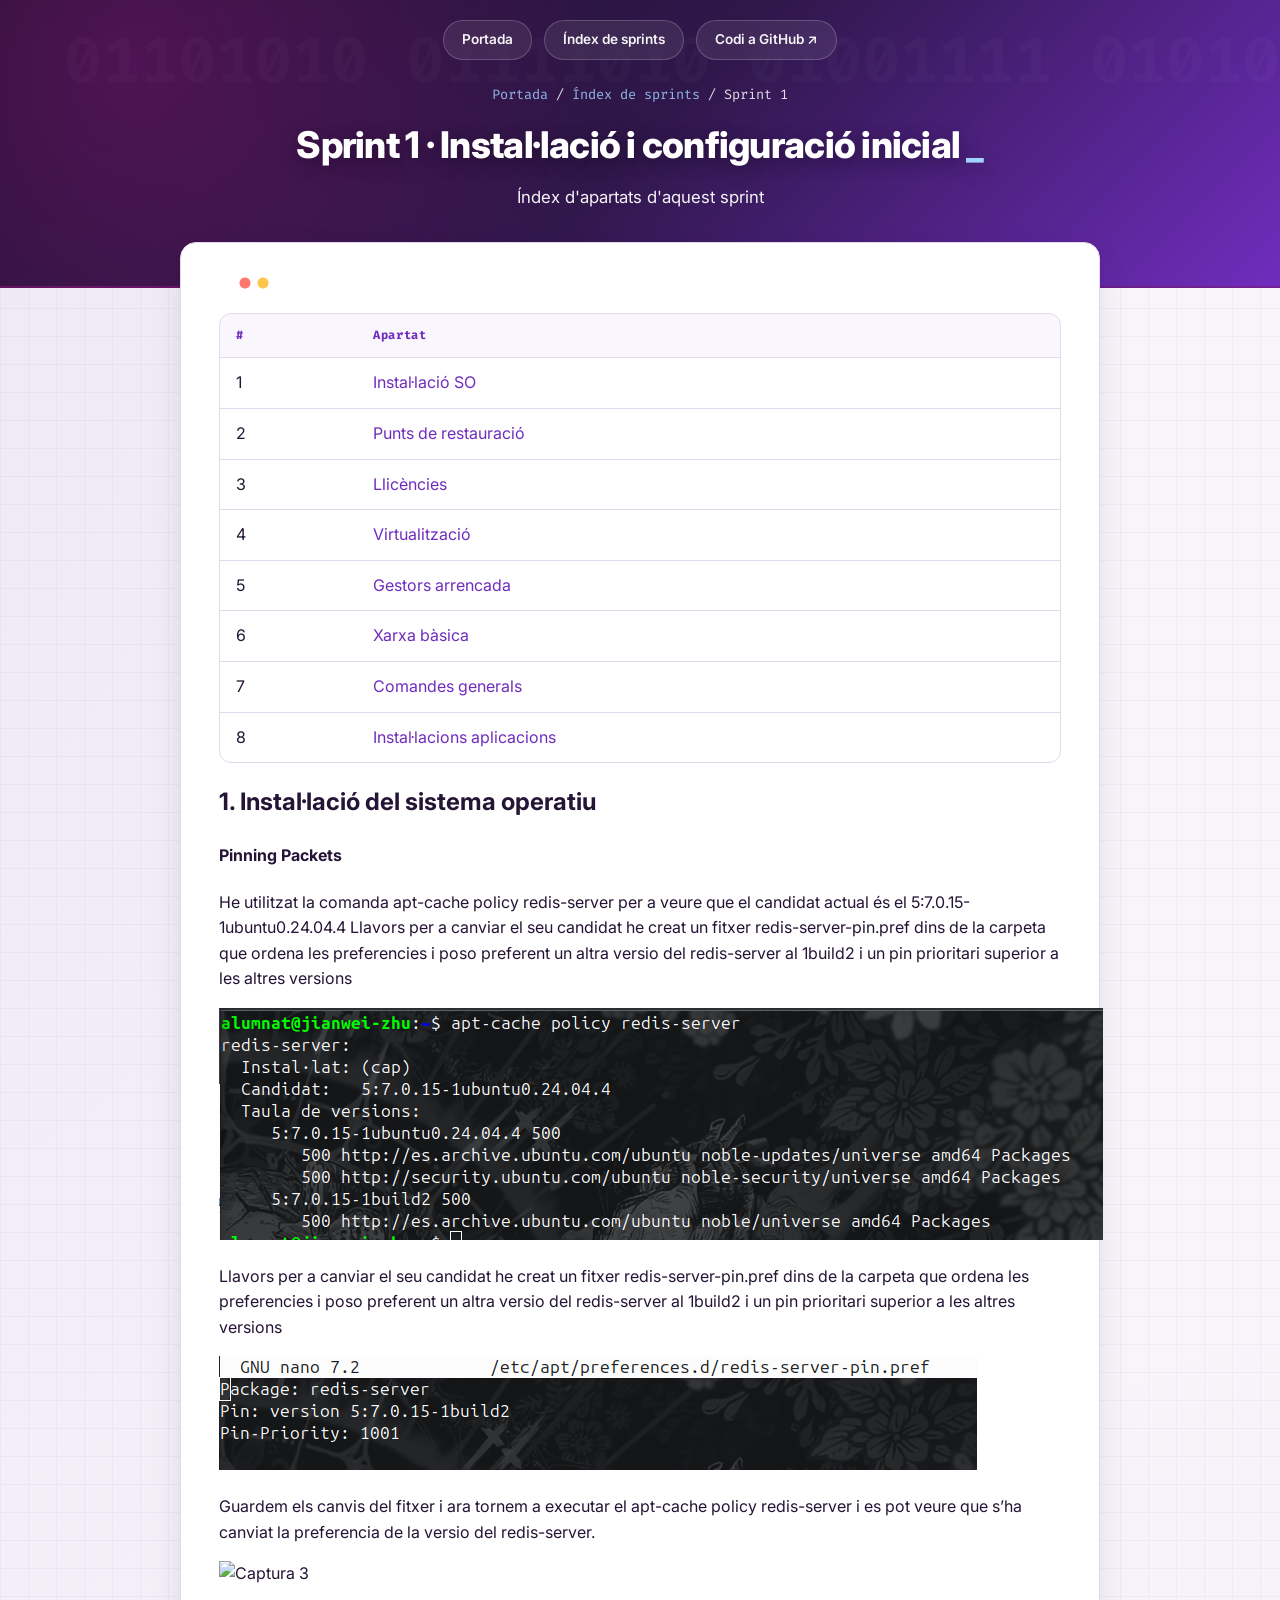
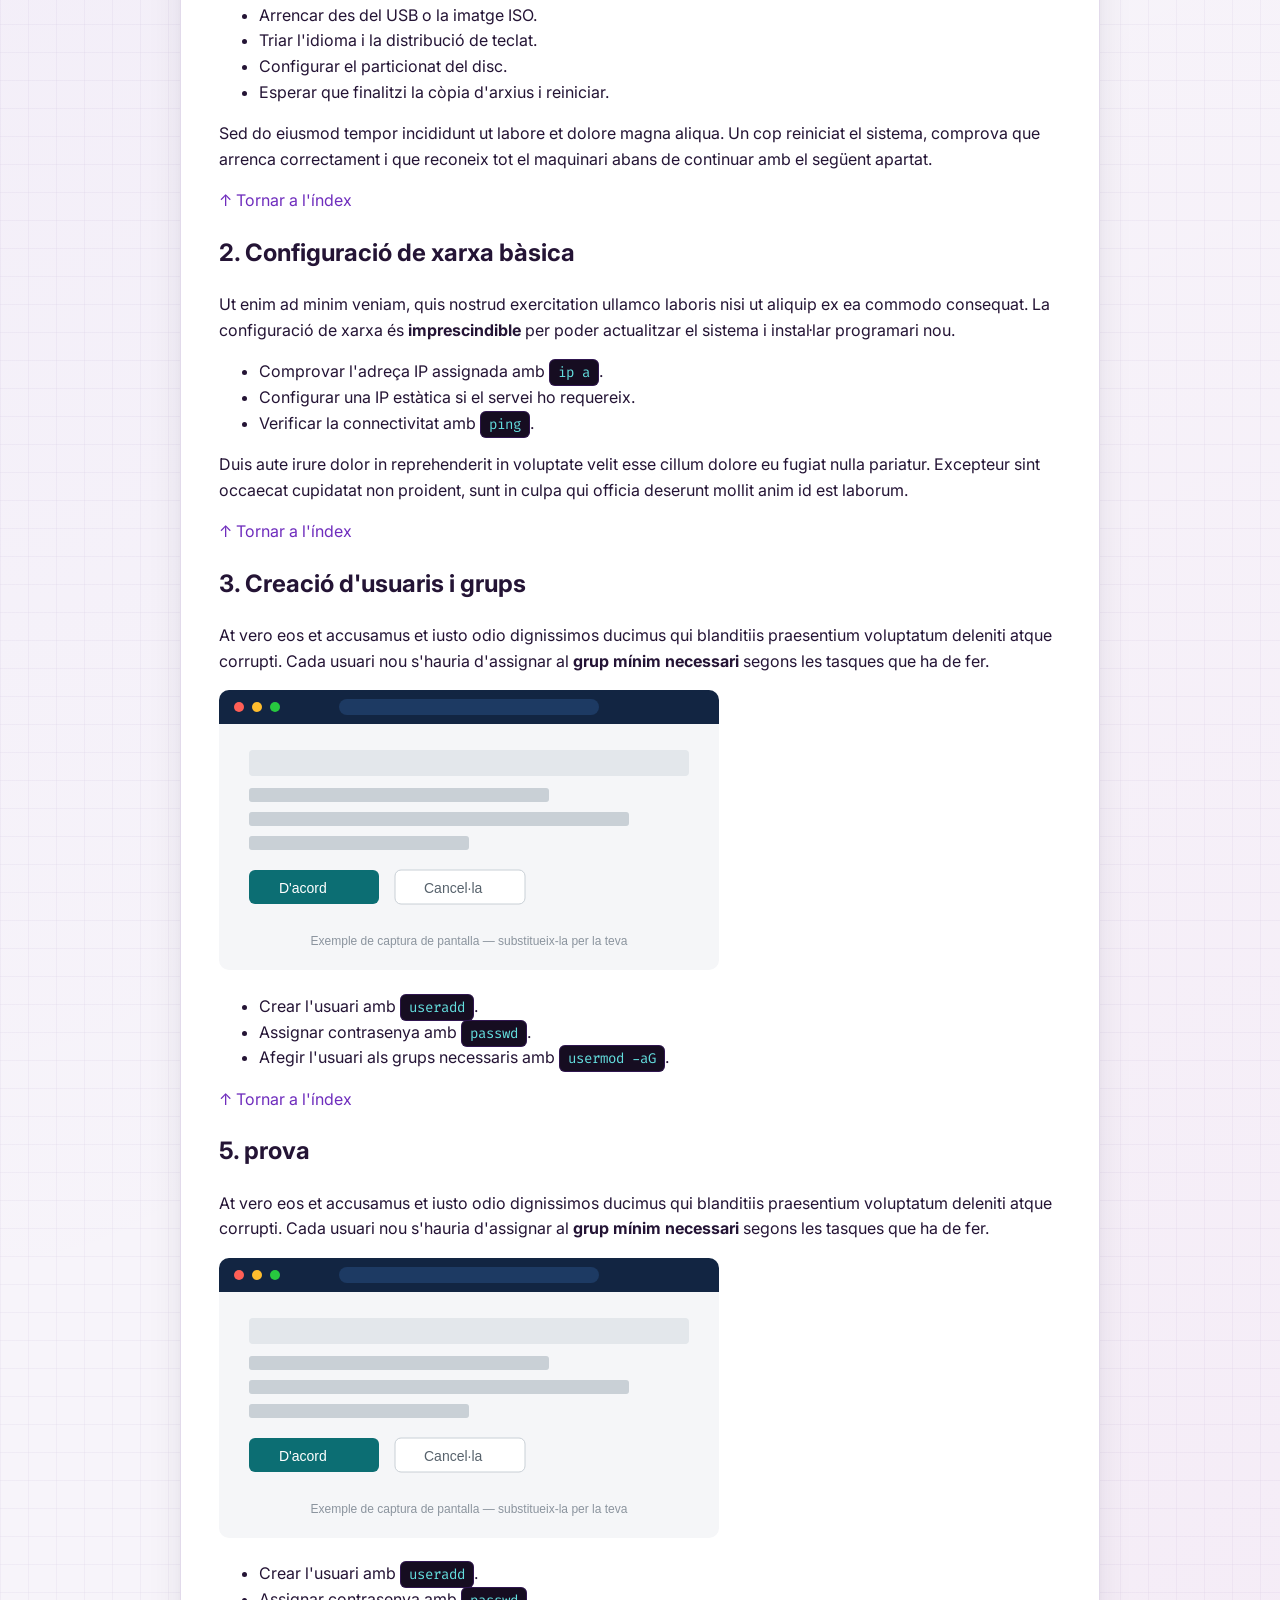
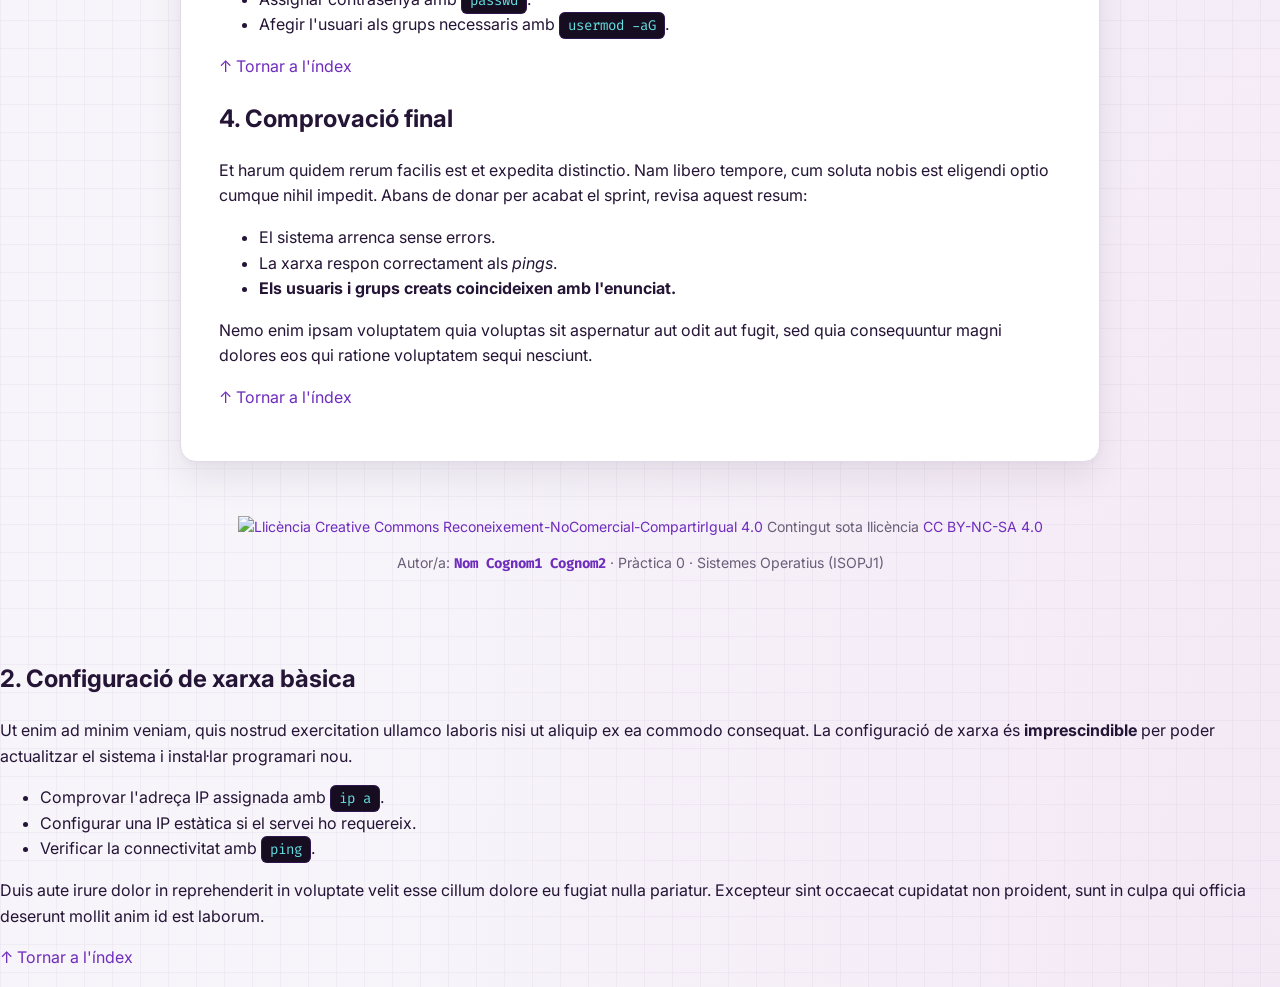
==== sprint1/index.html @ 45ccaa02 "Fix image source references in index.html Updated image sources in the HTML file for accuracy." ====
<!DOCTYPE html>
<html lang="ca">
<head>
<meta charset="UTF-8">
<meta name="viewport" content="width=device-width, initial-scale=1.0">
<title>Sprint 1: Instal·lació, Configuració Inicial i Programari de Base (13h)</title>
<link rel="stylesheet" href="../css/estils.css">
</head>
<body>

<header class="hero">
  <nav class="hero-nav">
    <a href="../index.html">Portada</a>
    <a href="../sprints.html">Índex de sprints</a>
    <a href="https://github.com/" target="_blank" rel="noopener">Codi a GitHub ↗</a>
  </nav>
  <div class="hero-titol">
    <p class="miguetes"><a href="../index.html">Portada</a> / <a href="../sprints.html">Índex de sprints</a> / Sprint 1</p>
    <h1>Sprint 1 · Instal·lació i configuració inicial</h1>
    <p class="subtitol">Índex d'apartats d'aquest sprint</p>
  </div>
</header>

<main class="contenidor">
  <section class="panell">
    <a id="index-apartats"></a>
    <table class="taula-apartats">
      <thead>
        <tr><th>#</th><th>Apartat</th></tr>
      </thead>
      <tbody>
        <tr><td>1</td><td><a href="#apartat1">Instal·lació SO</a></td></tr>
        <tr><td>2</td><td><a href="#apartat2">Punts de restauració</a></td></tr>
        <tr><td>3</td><td><a href="#apartat3">Llicències</a></td></tr>
        <tr><td>4</td><td><a href="#apartat4">Virtualització</a></td></tr>
        <tr><td>5</td><td><a href="#apartat5">Gestors arrencada</a></td></tr>
        <tr><td>6</td><td><a href="#apartat6">Xarxa bàsica</a></td></tr>
        <tr><td>7</td><td><a href="#apartat7">Comandes generals</a></td></tr>
        <tr><td>8</td><td><a href="#apartat8">Instal·lacions aplicacions</a></td></tr>
      </tbody>
    </table>

    <article class="apartat" id="apartat1">
      <h2>1. Instal·lació del sistema operatiu</h2>
      <h4>Pinning Packets</h4>
      <p>He utilitzat la comanda apt-cache policy redis-server per a veure que el candidat actual és el 5:7.0.15-1ubuntu0.24.04.4


Llavors per a canviar el seu candidat he creat un fitxer redis-server-pin.pref dins de la carpeta que ordena les preferencies i poso preferent un altra versio del redis-server al 1build2 i un pin prioritari superior a les altres versions</p>
      <img src="../Pinning Packet 1.png" alt="Captura 1">

      <p> Llavors per a canviar el seu candidat he creat un fitxer redis-server-pin.pref dins de la carpeta que ordena les preferencies i poso preferent un altra versio del redis-server al 1build2 i un pin prioritari superior a les altres versions </p>
      <img src="../Pinning Packet 2.png" alt="Captura 2">

      <p>Guardem els canvis del fitxer i ara tornem a executar el apt-cache policy redis-server i es pot veure que s’ha canviat la preferencia de la versio del redis-server. </p>
      <img src="Pinning Packet 3.png" alt="Captura 3">
      
      <ul>
        <li>Arrencar des del USB o la imatge ISO.</li>
        <li>Triar l'idioma i la distribució de teclat.</li>
        <li>Configurar el particionat del disc.</li>
        <li>Esperar que finalitzi la còpia d'arxius i reiniciar.</li>
      </ul>
      
      <p>Sed do eiusmod tempor incididunt ut labore et dolore magna aliqua.
         Un cop reiniciat el sistema, comprova que arrenca correctament i que
         reconeix tot el maquinari abans de continuar amb el següent apartat.</p>
      <p class="tornar-index"><a href="#index-apartats">↑ Tornar a l'índex</a></p>
    </article>
    <article class="apartat" id="apartat2">
      <h2>2. Configuració de xarxa bàsica</h2>
      <p>Ut enim ad minim veniam, quis nostrud exercitation ullamco laboris nisi
         ut aliquip ex ea commodo consequat. La configuració de xarxa és
         <strong>imprescindible</strong> per poder actualitzar el sistema i
         instal·lar programari nou.</p>
      <ul>
        <li>Comprovar l'adreça IP assignada amb <code>ip a</code>.</li>
        <li>Configurar una IP estàtica si el servei ho requereix.</li>
        <li>Verificar la connectivitat amb <code>ping</code>.</li>
      </ul>
      <p>Duis aute irure dolor in reprehenderit in voluptate velit esse cillum
         dolore eu fugiat nulla pariatur. Excepteur sint occaecat cupidatat non
         proident, sunt in culpa qui officia deserunt mollit anim id est laborum.</p>
      <p class="tornar-index"><a href="#index-apartats">↑ Tornar a l'índex</a></p>
    </article>
    <article class="apartat" id="apartat3">
      <h2>3. Creació d'usuaris i grups</h2>
      <p>At vero eos et accusamus et iusto odio dignissimos ducimus qui
         blanditiis praesentium voluptatum deleniti atque corrupti. Cada
         usuari nou s'hauria d'assignar al <strong>grup mínim necessari</strong>
         segons les tasques que ha de fer.</p>
      <img src="../img/exemple.svg" alt="Exemple de captura de pantalla de la gestió d'usuaris">
      <ul>
        <li>Crear l'usuari amb <code>useradd</code>.</li>
        <li>Assignar contrasenya amb <code>passwd</code>.</li>
        <li>Afegir l'usuari als grups necessaris amb <code>usermod -aG</code>.</li>
      </ul>
      <p class="tornar-index"><a href="#index-apartats">↑ Tornar a l'índex</a></p>
    </article>
    <article class="apartat" id="apartat4">

       <h2>5. prova</h2>
      <p>At vero eos et accusamus et iusto odio dignissimos ducimus qui
         blanditiis praesentium voluptatum deleniti atque corrupti. Cada
         usuari nou s'hauria d'assignar al <strong>grup mínim necessari</strong>
         segons les tasques que ha de fer.</p>
      <img src="../img/exemple.svg" alt="Exemple de captura de pantalla de la gestió d'usuaris">
      <ul>
        <li>Crear l'usuari amb <code>useradd</code>.</li>
        <li>Assignar contrasenya amb <code>passwd</code>.</li>
        <li>Afegir l'usuari als grups necessaris amb <code>usermod -aG</code>.</li>
      </ul>
      <p class="tornar-index"><a href="#index-apartats">↑ Tornar a l'índex</a></p>
    </article>
    <article class="apartat" id="apartat5">
      <h2>4. Comprovació final</h2>
      <p>Et harum quidem rerum facilis est et expedita distinctio. Nam libero
         tempore, cum soluta nobis est eligendi optio cumque nihil impedit.
         Abans de donar per acabat el sprint, revisa aquest resum:</p>
      <ul>
        <li>El sistema arrenca sense errors.</li>
        <li>La xarxa respon correctament als <em>pings</em>.</li>
        <li><strong>Els usuaris i grups creats coincideixen amb l'enunciat.</strong></li>
      </ul>
      <p>Nemo enim ipsam voluptatem quia voluptas sit aspernatur aut odit aut
         fugit, sed quia consequuntur magni dolores eos qui ratione voluptatem
         sequi nesciunt.</p>
      <p class="tornar-index"><a href="#index-apartats">↑ Tornar a l'índex</a></p>
    </article>
  </section>
</main>

<footer class="peu">
  <p class="peu-llicencia">
    <a href="https://creativecommons.org/licenses/by-nc-sa/4.0/deed.ca" target="_blank" rel="license noopener">
      <img src="https://licensebuttons.net/l/by-nc-sa/4.0/88x31.png" alt="Llicència Creative Commons Reconeixement-NoComercial-CompartirIgual 4.0" width="88" height="31">
    </a>
    <span>Contingut sota llicència <a href="https://creativecommons.org/licenses/by-nc-sa/4.0/deed.ca" target="_blank" rel="license noopener">CC BY-NC-SA 4.0</a></span>
  </p>
  <p class="autoria">Autor/a: <strong>Nom Cognom1 Cognom2</strong> · Pràctica 0 · Sistemes Operatius (ISOPJ1)</p>
</footer>

<article class="apartat" id="apartat2">
      <h2>2. Configuració de xarxa bàsica</h2>
      <p>Ut enim ad minim veniam, quis nostrud exercitation ullamco laboris nisi
         ut aliquip ex ea commodo consequat. La configuració de xarxa és
         <strong>imprescindible</strong> per poder actualitzar el sistema i
         instal·lar programari nou.</p>
      <ul>
        <li>Comprovar l'adreça IP assignada amb <code>ip a</code>.</li>
        <li>Configurar una IP estàtica si el servei ho requereix.</li>
        <li>Verificar la connectivitat amb <code>ping</code>.</li>
      </ul>
      <p>Duis aute irure dolor in reprehenderit in voluptate velit esse cillum
         dolore eu fugiat nulla pariatur. Excepteur sint occaecat cupidatat non
         proident, sunt in culpa qui officia deserunt mollit anim id est laborum.</p>
      <p class="tornar-index"><a href="#index-apartats">↑ Tornar a l'índex</a></p>
    </article>
  
</body>
</html>
---- css/estils.css ----
/* Full d'estils comú per a tot el lloc.
   Enllaça-la sempre igual:
   <link rel="stylesheet" href="../css/estils.css">  (des d'una carpeta de sprint)
   <link rel="stylesheet" href="css/estils.css">      (des de l'arrel) */

@import url('https://fonts.googleapis.com/css2?family=Fira+Code:wght@400;600&family=Inter:wght@400;600;700;800&display=swap');

:root {
  /* Paleta base conservada (Lila / Informàtica) */
  --mari: #1e112c;          /* Morat fosc profund (Terminal nocturn) */
  --teal: #6f2dbd;          /* Morat vibrant elèctric */
  --ambre: #b5179e;         /* Rosa magenta / lila digital */
  --tinta: #241435;         /* Text principal */
  --tinta-suau: #6a5d77;    /* Text secundari */
  --fons: #f7f4fa;          /* Fons molt net amb toc lila */
  --blanc: #ffffff;
  --vora: #e2daeb;          /* Vores */
  --radi: 16px;
  
  /* Nous efectes afegits */
  --accent-neon: #a2d2ff;
  --brillantor-neon: 0 0 20px rgba(181, 23, 158, 0.45);
  --vidre-bg: rgba(255, 255, 255, 0.85);
}

* { 
  box-sizing: border-box; 
}

body {
  margin: 0;
  font-family: 'Inter', system-ui, -apple-system, sans-serif;
  color: var(--tinta);
  background-color: var(--fons);
  /* Fons amb trama quadriculada de circuit / matriu tecnològica */
  background-image: 
    radial-gradient(at 0% 0%, rgba(111, 45, 189, 0.06) 0px, transparent 50%),
    radial-gradient(at 100% 100%, rgba(181, 23, 158, 0.05) 0px, transparent 50%),
    linear-gradient(to right, rgba(226, 218, 235, 0.35) 1px, transparent 1px),
    linear-gradient(to bottom, rgba(226, 218, 235, 0.35) 1px, transparent 1px);
  background-size: 100% 100%, 100% 100%, 28px 28px, 28px 28px;
  line-height: 1.6;
}

a { 
  color: var(--teal); 
  text-decoration: none; 
  transition: all 0.2s ease;
}
a:hover { 
  color: var(--ambre);
  text-decoration: none; 
}

.contenidor {
  max-width: 960px;
  margin: 0 auto;
  padding: 0 20px;
}

/* ---------- Capçalera / Hero ---------- */
.hero {
  background: 
    radial-gradient(circle at 10% 20%, rgba(181, 23, 158, 0.3) 0%, transparent 40%),
    linear-gradient(135deg, var(--mari) 0%, #30174b 50%, var(--teal) 100%);
  padding-bottom: 75px;
  color: var(--blanc);
  position: relative;
  overflow: hidden;
  border-bottom: 2px solid rgba(181, 23, 158, 0.3);
}

/* Decoració de fons d'estil binari al Hero */
.hero::before {
  content: "01101010 01111010 01001111 01010011";
  position: absolute;
  font-family: 'Fira Code', monospace;
  font-size: 4rem;
  font-weight: 800;
  color: rgba(255, 255, 255, 0.025);
  top: 10px;
  left: 5%;
  pointer-events: none;
  white-space: nowrap;
}

/* Barra superior d'estil sistema operatiu / terminal */
.hero-nav {
  display: flex;
  justify-content: center;
  align-items: center;
  gap: 12px;
  flex-wrap: wrap;
  padding: 20px 20px 0;
  position: relative;
  z-index: 2;
}

.hero-nav a {
  color: rgba(255, 255, 255, 0.95);
  background: rgba(255, 255, 255, 0.08);
  border: 1px solid rgba(255, 255, 255, 0.2);
  padding: 8px 18px;
  border-radius: 999px;
  font-size: 0.85rem;
  font-weight: 600;
  backdrop-filter: blur(8px);
}

.hero-nav a:hover { 
  background: rgba(255, 255, 255, 0.22); 
  border-color: var(--accent-neon);
  box-shadow: 0 0 12px rgba(162, 210, 255, 0.4);
  transform: translateY(-1px);
}

/* ---------- El teu Logo Personal: JZ / Jianwei Zhu ---------- */
.logo-jianwei {
  display: inline-flex;
  align-items: center;
  gap: 10px;
  background: rgba(30, 17, 44, 0.6);
  border: 1px solid rgba(181, 23, 158, 0.6);
  box-shadow: var(--brillantor-neon);
  padding: 6px 14px;
  border-radius: 12px;
  font-family: 'Fira Code', monospace;
  margin-bottom: 12px;
  backdrop-filter: blur(6px);
}

.logo-badge {
  background: linear-gradient(135deg, var(--ambre), var(--teal));
  color: #fff;
  font-weight: 800;
  font-size: 0.9rem;
  padding: 4px 8px;
  border-radius: 6px;
  letter-spacing: 0.05em;
  box-shadow: 0 2px 6px rgba(0, 0, 0, 0.3);
}

.logo-text {
  font-size: 0.95rem;
  color: #f7f4fa;
  font-weight: 600;
}

.logo-text span {
  color: var(--accent-neon);
}

/* ---------- Textos Hero ---------- */
.hero-titol {
  text-align: center;
  padding: 24px 20px 0;
  position: relative;
  z-index: 2;
}

.hero-titol .miguetes {
  font-size: 0.85rem;
  opacity: 0.85;
  margin: 0 0 10px;
  font-family: 'Fira Code', monospace;
}
.hero-titol .miguetes a { color: var(--accent-neon); }

.hero-titol h1 {
  margin: 0 0 10px;
  font-size: 2.3rem;
  font-weight: 800;
  letter-spacing: -0.02em;
  color: #ffffff;
  text-shadow: 0 4px 18px rgba(0, 0, 0, 0.35);
}

/* Cursor interactiu de consola */
.hero-titol h1::after {
  content: " _";
  color: var(--accent-neon);
  animation: parpelleig 0.9s infinite cubic-bezier(1, 0, 0, 1);
}

@keyframes parpelleig {
  0%, 100% { opacity: 0; }
  50% { opacity: 1; }
}

.hero-titol p.subtitol {
  margin: 0 auto;
  max-width: 600px;
  opacity: 0.95;
  font-size: 1.05rem;
  font-weight: 400;
}

/* ---------- Finestra de sistema / Panell Principal ---------- */
main { padding-bottom: 60px; }

.panell {
  background: var(--blanc);
  border: 1px solid var(--vora);
  border-radius: var(--radi);
  box-shadow: 0 16px 36px rgba(30, 17, 44, 0.08), 0 2px 6px rgba(30, 17, 44, 0.03);
  margin-top: -46px;
  padding: 34px 38px;
  position: relative;
  z-index: 3;
}

/* Barra superior simulada de finestra de sistema operatiu (Mac/Linux/Windows) */
.panell::before {
  content: "";
  display: block;
  height: 12px;
  width: 52px;
  background: radial-gradient(circle, #ff5f56 5px, transparent 6px) 0 0,
              radial-gradient(circle, #ffbd2e 5px, transparent 6px) 18px 0,
              radial-gradient(circle, #27c93f 5px, transparent 6px) 36px 0;
  background-repeat: no-repeat;
  margin-bottom: 24px;
  opacity: 0.85;
}

/* ---------- Fitxa Alumne (estil Terminal interactiva) ---------- */
.fitxa-alumne {
  display: inline-block;
  background: #190c26;
  color: #e5daf3;
  border: 1px solid rgba(181, 23, 158, 0.4);
  border-radius: var(--radi);
  padding: 16px 24px;
  margin: 22px 0;
  text-align: left;
  box-shadow: 0 8px 24px rgba(30, 17, 44, 0.2);
  font-family: 'Fira Code', monospace;
  font-size: 0.9rem;
}

.fitxa-alumne p { margin: 6px 0; }
.fitxa-alumne strong { color: var(--accent-neon); }

/* ---------- Botons llamatius ---------- */
.boto {
  display: inline-flex;
  align-items: center;
  justify-content: center;
  background: linear-gradient(135deg, var(--teal) 0%, var(--ambre) 100%);
  color: var(--blanc) !important;
  padding: 12px 28px;
  border-radius: 999px;
  font-weight: 700;
  text-decoration: none !important;
  margin-top: 10px;
  box-shadow: 0 4px 16px rgba(111, 45, 189, 0.35);
  transition: transform 0.2s ease, box-shadow 0.2s ease;
}

.boto:hover { 
  transform: translateY(-2px);
  box-shadow: 0 8px 22px rgba(181, 23, 158, 0.45);
}

/* ---------- Graella de Targetes (Sprints / Mòduls) ---------- */
.rejilla-targetes {
  display: grid;
  grid-template-columns: repeat(auto-fit, minmax(240px, 1fr));
  gap: 18px;
  margin: 28px 0 10px;
}

.targeta {
  display: flex;
  flex-direction: column;
  background: var(--blanc);
  border: 1px solid var(--vora);
  border-radius: var(--radi);
  padding: 22px;
  position: relative;
  overflow: hidden;
  transition: all 0.22s cubic-bezier(0.16, 1, 0.3, 1);
}

/* Línia superior de neó en passar el ratolí */
.targeta::before {
  content: "";
  position: absolute;
  top: 0;
  left: 0;
  right: 0;
  height: 3px;
  background: linear-gradient(90deg, var(--teal), var(--ambre));
  opacity: 0;
  transition: opacity 0.2s;
}

.targeta:hover {
  transform: translateY(-4px);
  border-color: rgba(111, 45, 189, 0.4);
  box-shadow: 0 10px 24px rgba(111, 45, 189, 0.12);
  text-decoration: none;
}

.targeta:hover::before { opacity: 1; }

.targeta .numero {
  align-self: flex-start;
  background: rgba(111, 45, 189, 0.1);
  color: var(--teal);
  font-family: 'Fira Code', monospace;
  font-size: 0.75rem;
  font-weight: 700;
  padding: 4px 10px;
  border-radius: 6px;
  border: 1px solid rgba(111, 45, 189, 0.2);
  margin-bottom: 12px;
}

.targeta h3 { 
  margin: 0 0 6px; 
  color: var(--tinta); 
  font-size: 1.15rem; 
  font-weight: 700;
}

.targeta p { 
  margin: 0; 
  color: var(--tinta-suau); 
  font-size: 0.92rem; 
}

/* ---------- Codis i Mini Consola ---------- */
.consell code, code { 
  background: #160d21; 
  color: #64dfdf;
  font-family: 'Fira Code', monospace;
  font-size: 0.88em;
  padding: 3px 8px; 
  border-radius: 6px; 
  border: 1px solid rgba(111, 45, 189, 0.3);
}

/* ---------- Taula d'apartats ---------- */
.taula-apartats {
  width: 100%;
  border-collapse: separate;
  border-spacing: 0;
  margin: 16px 0 20px;
  border: 1px solid var(--vora);
  border-radius: 12px;
  overflow: hidden;
}

.taula-apartats th, .taula-apartats td {
  text-align: left;
  padding: 12px 16px;
  border-bottom: 1px solid var(--vora);
}

.taula-apartats th {
  background: rgba(111, 45, 189, 0.04);
  font-family: 'Fira Code', monospace;
  font-size: 0.75rem;
  letter-spacing: 0.05em;
  color: var(--teal);
}

.taula-apartats tr:last-child td { border-bottom: none; }
.taula-apartats tr:hover td { background: rgba(111, 45, 189, 0.03); }

/* ---------- Peu de pàgina ---------- */
footer.peu {
  text-align: center;
  color: var(--tinta-suau);
  font-size: 0.88rem;
  padding: 40px 20px 50px;
}

footer.peu .autoria strong { 
  color: var(--teal); 
  font-family: 'Fira Code', monospace;
}
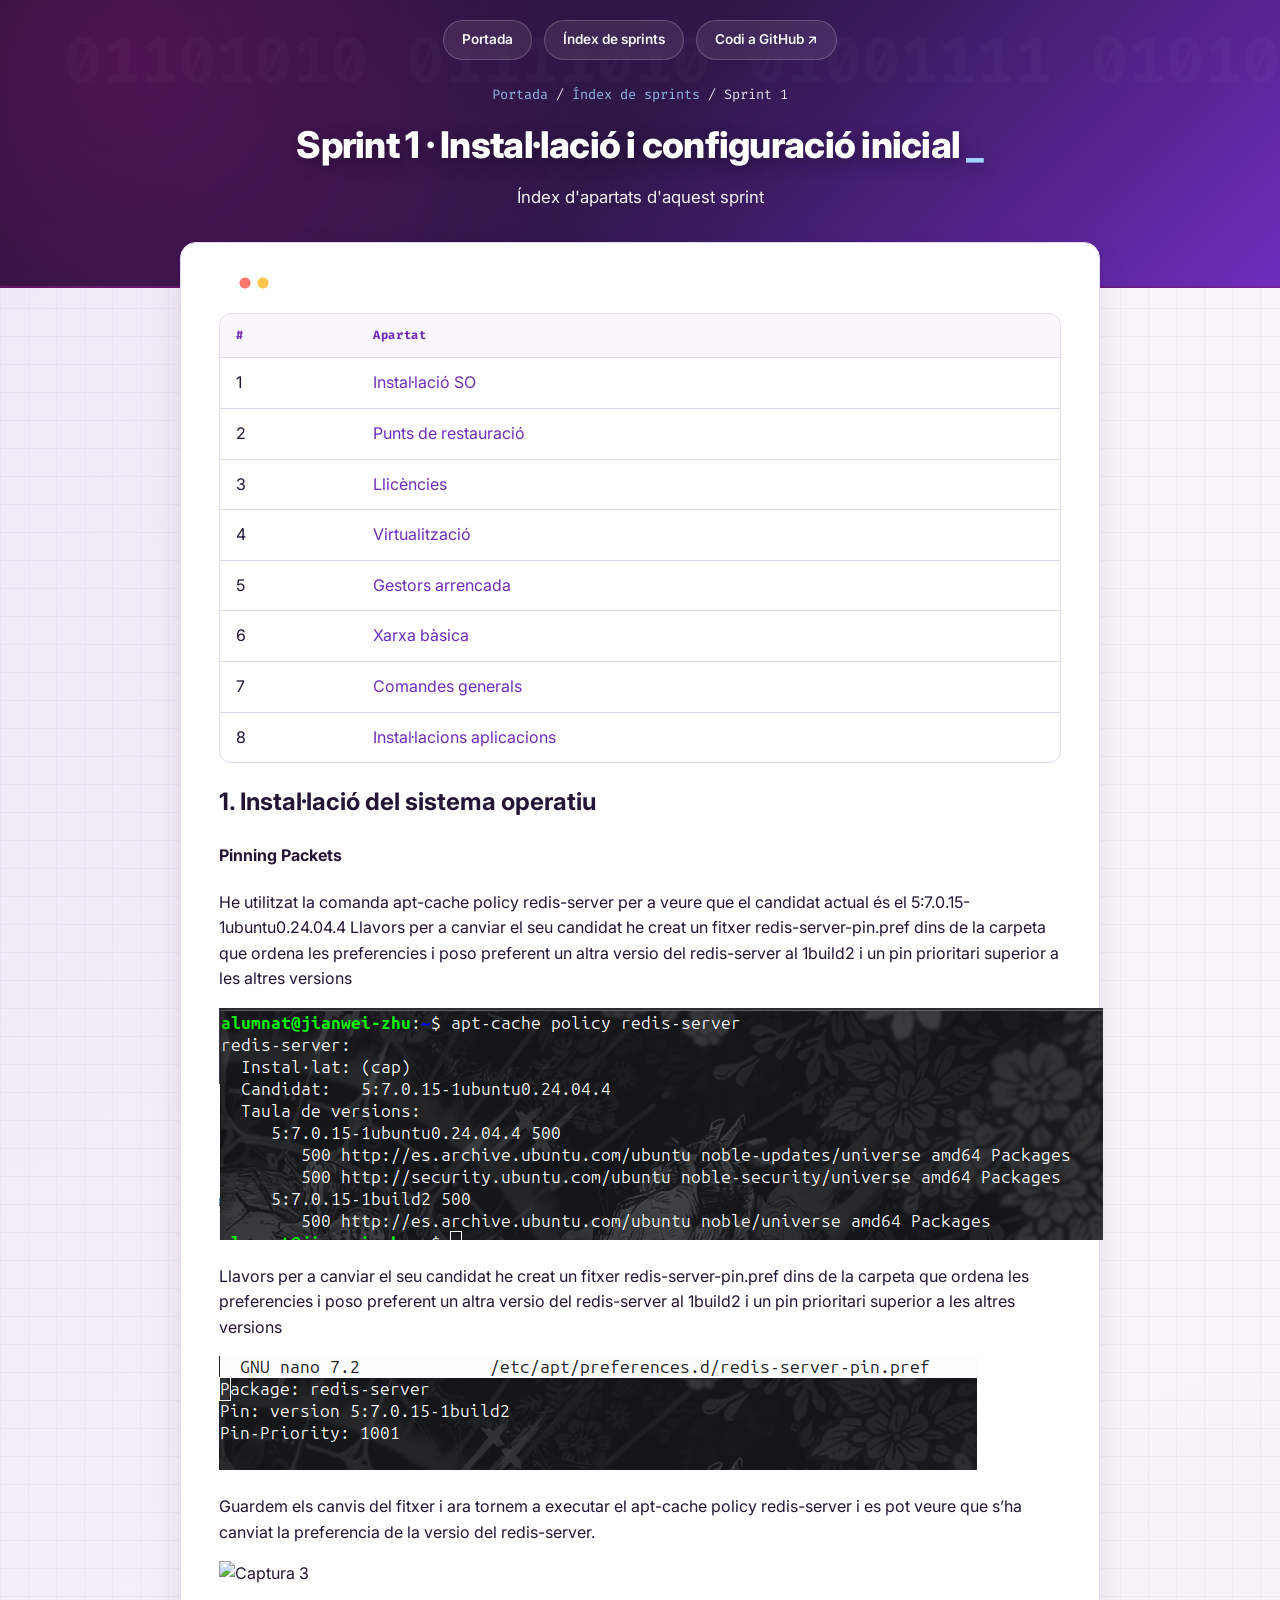
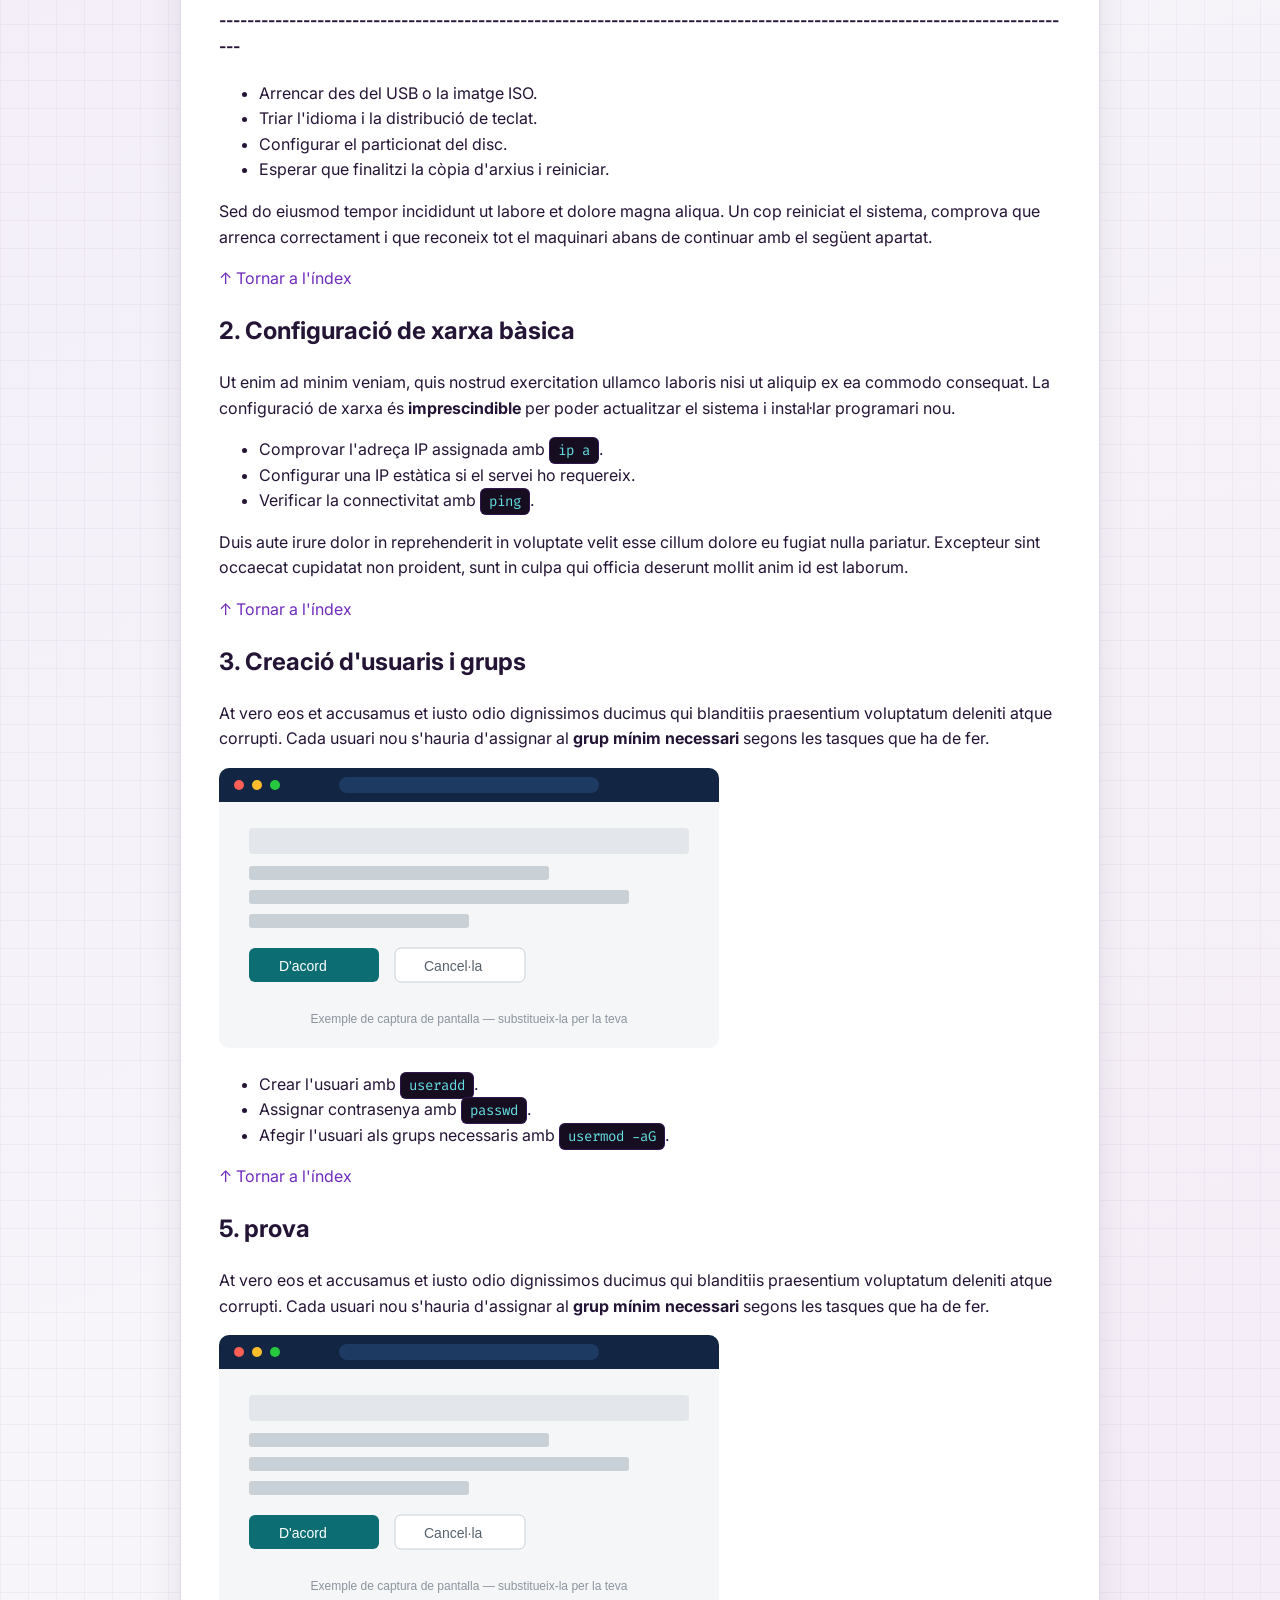
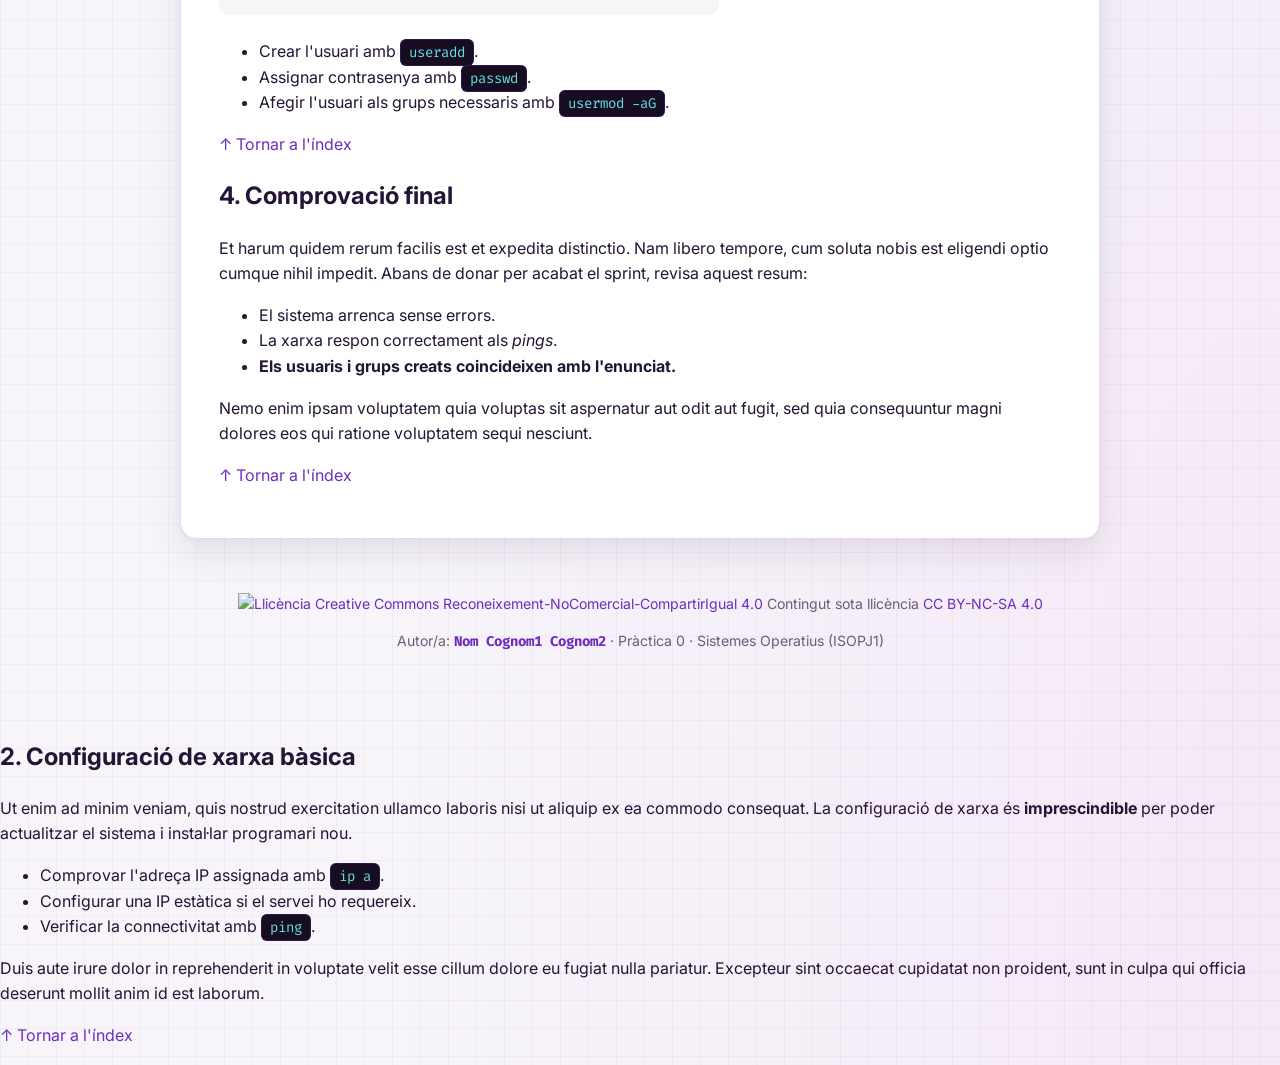
==== commit a106679a: "Update index.html" ====
--- a/sprint1/index.html
+++ b/sprint1/index.html
@@ -55,6 +55,7 @@
       <p>Guardem els canvis del fitxer i ara tornem a executar el apt-cache policy redis-server i es pot veure que s’ha canviat la preferencia de la versio del redis-server. </p>
       <img src="Pinning Packet 3.png" alt="Captura 3">
       
+      <h4>---------------------------------------------------------------------------------------------------------------------------</h4>
       <ul>
         <li>Arrencar des del USB o la imatge ISO.</li>
         <li>Triar l'idioma i la distribució de teclat.</li>
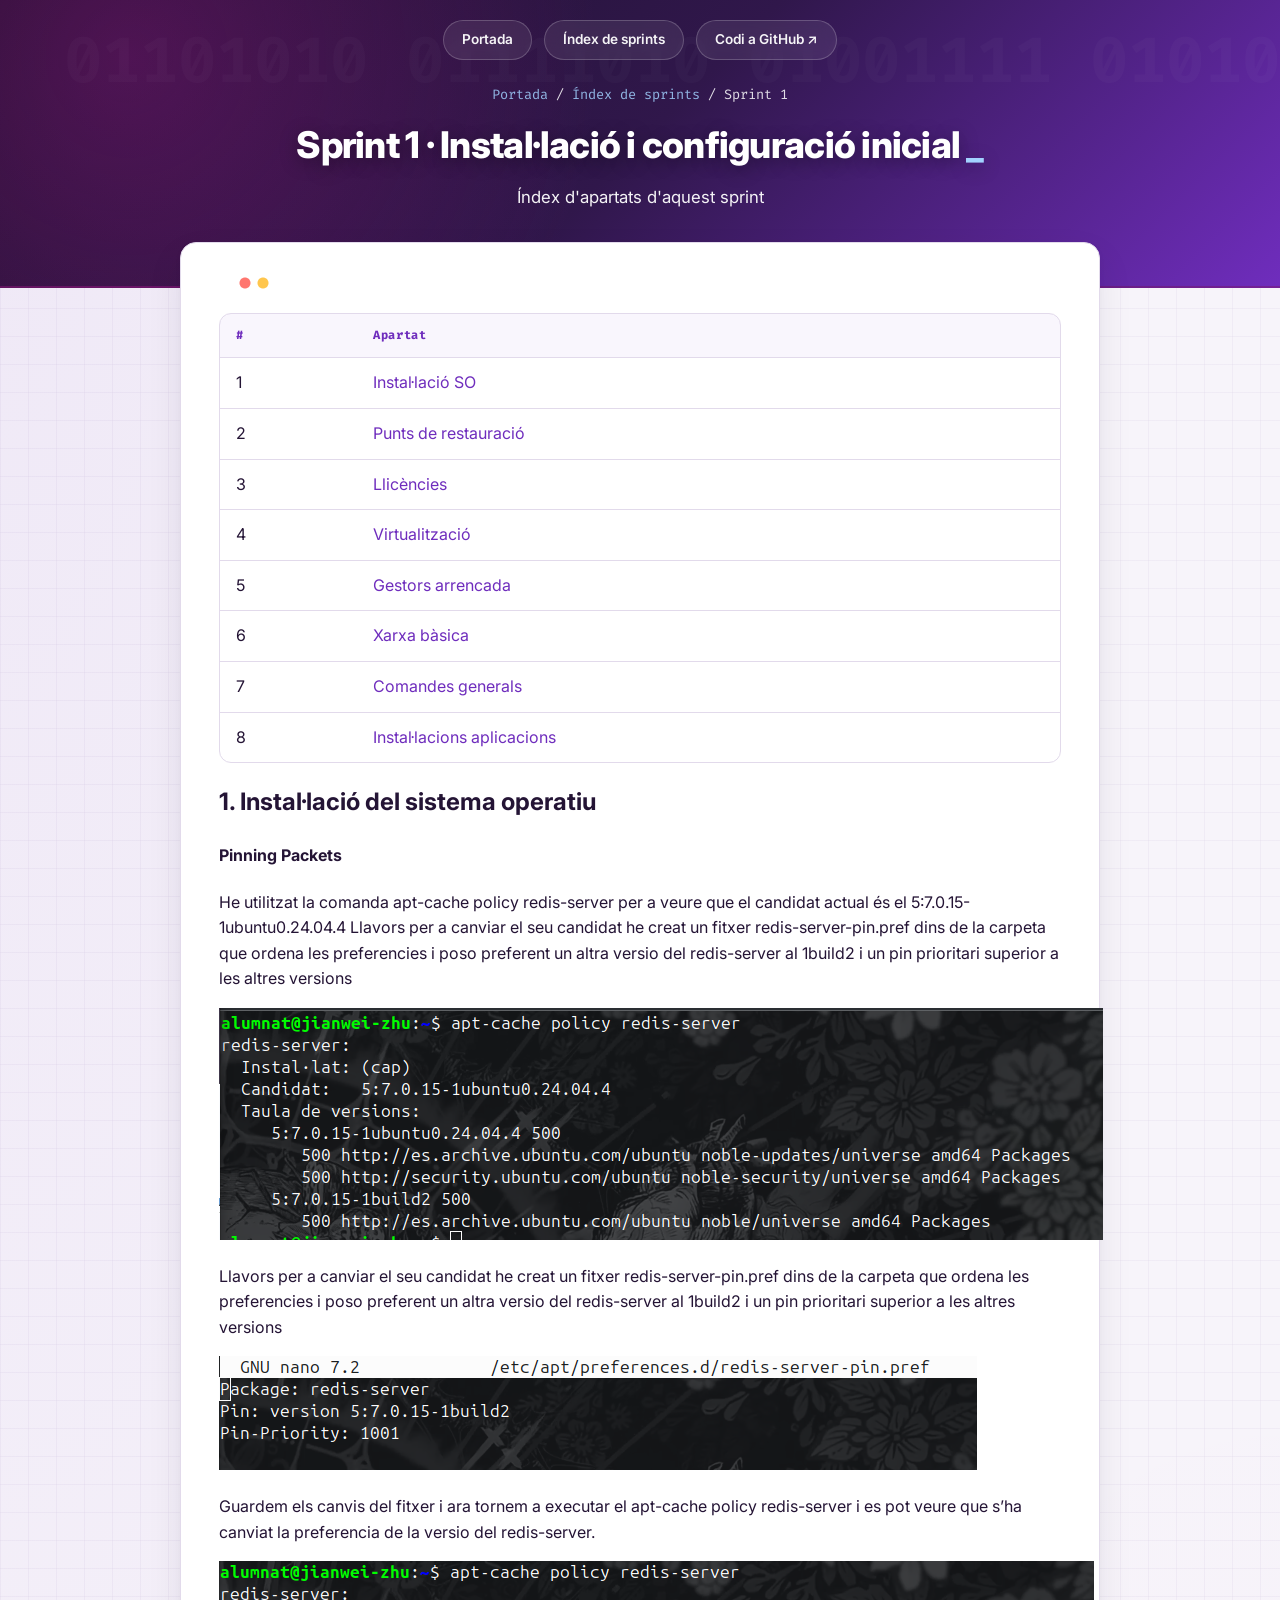
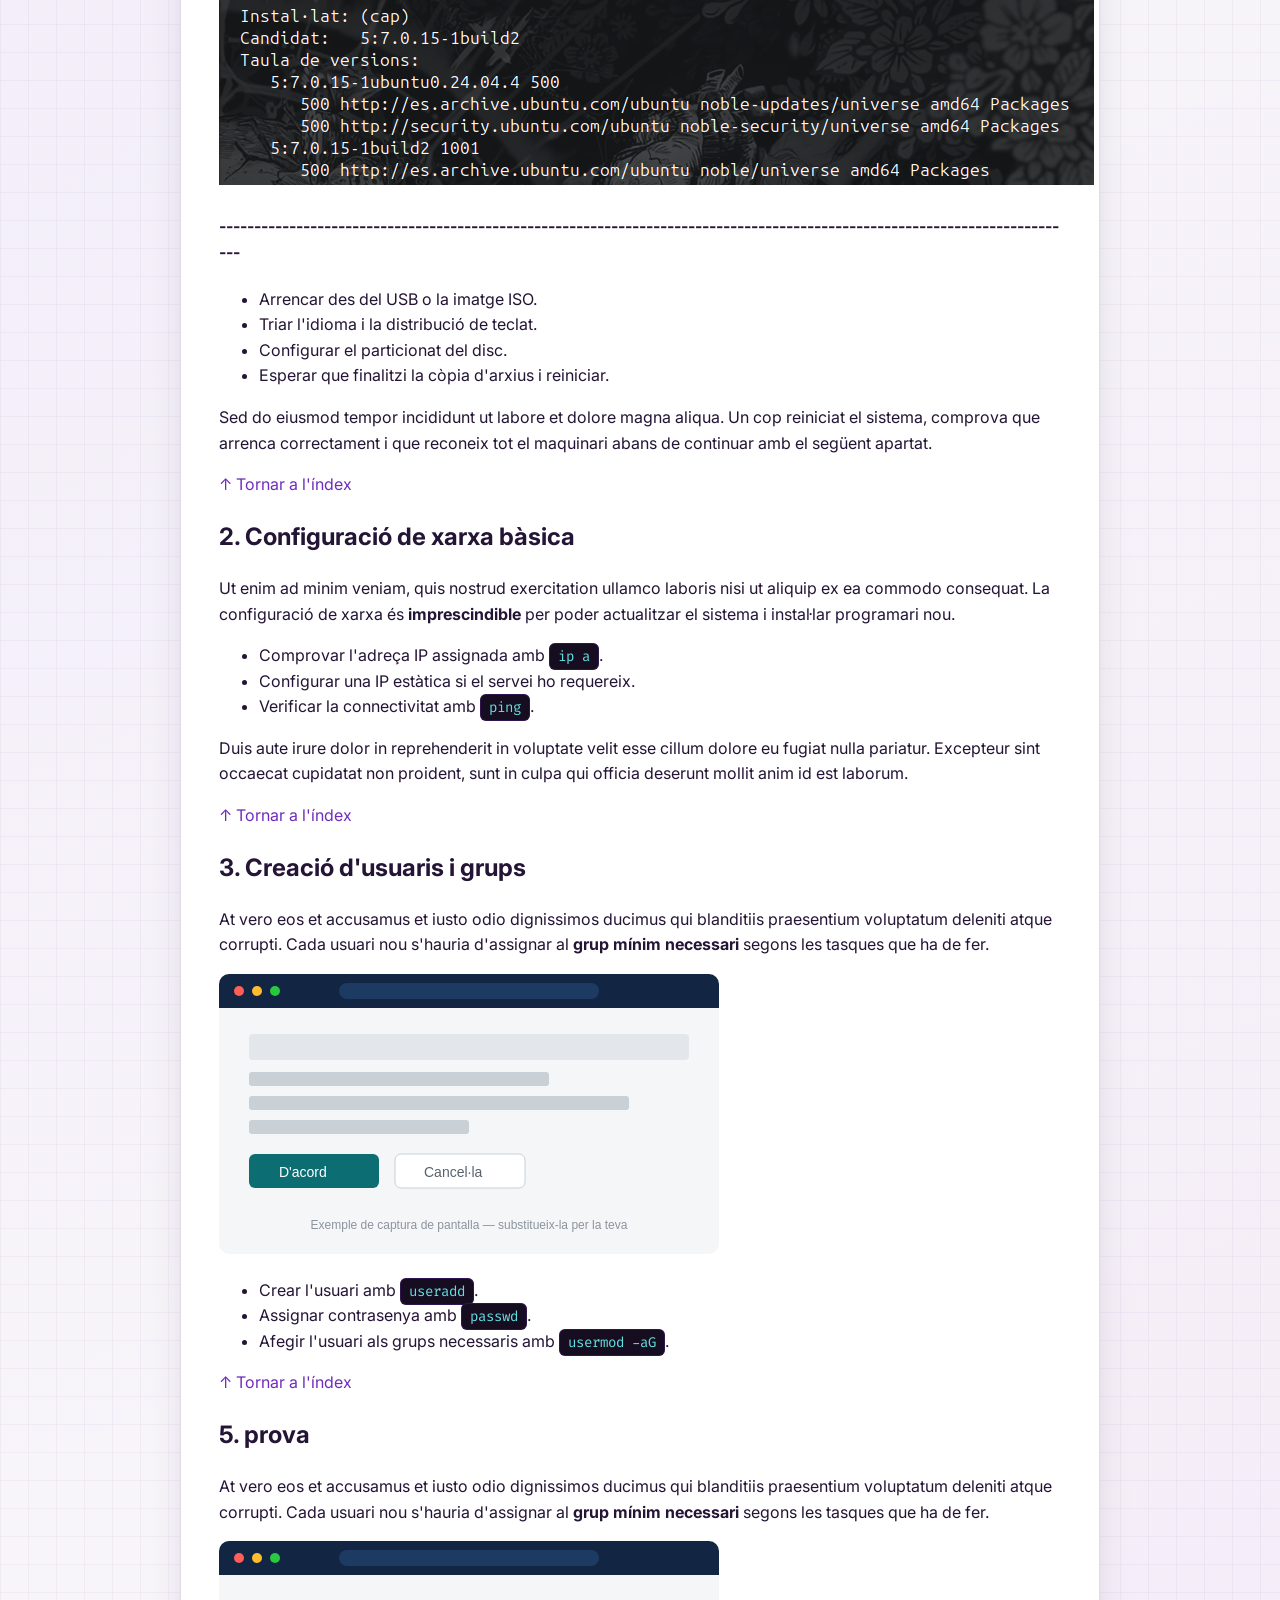
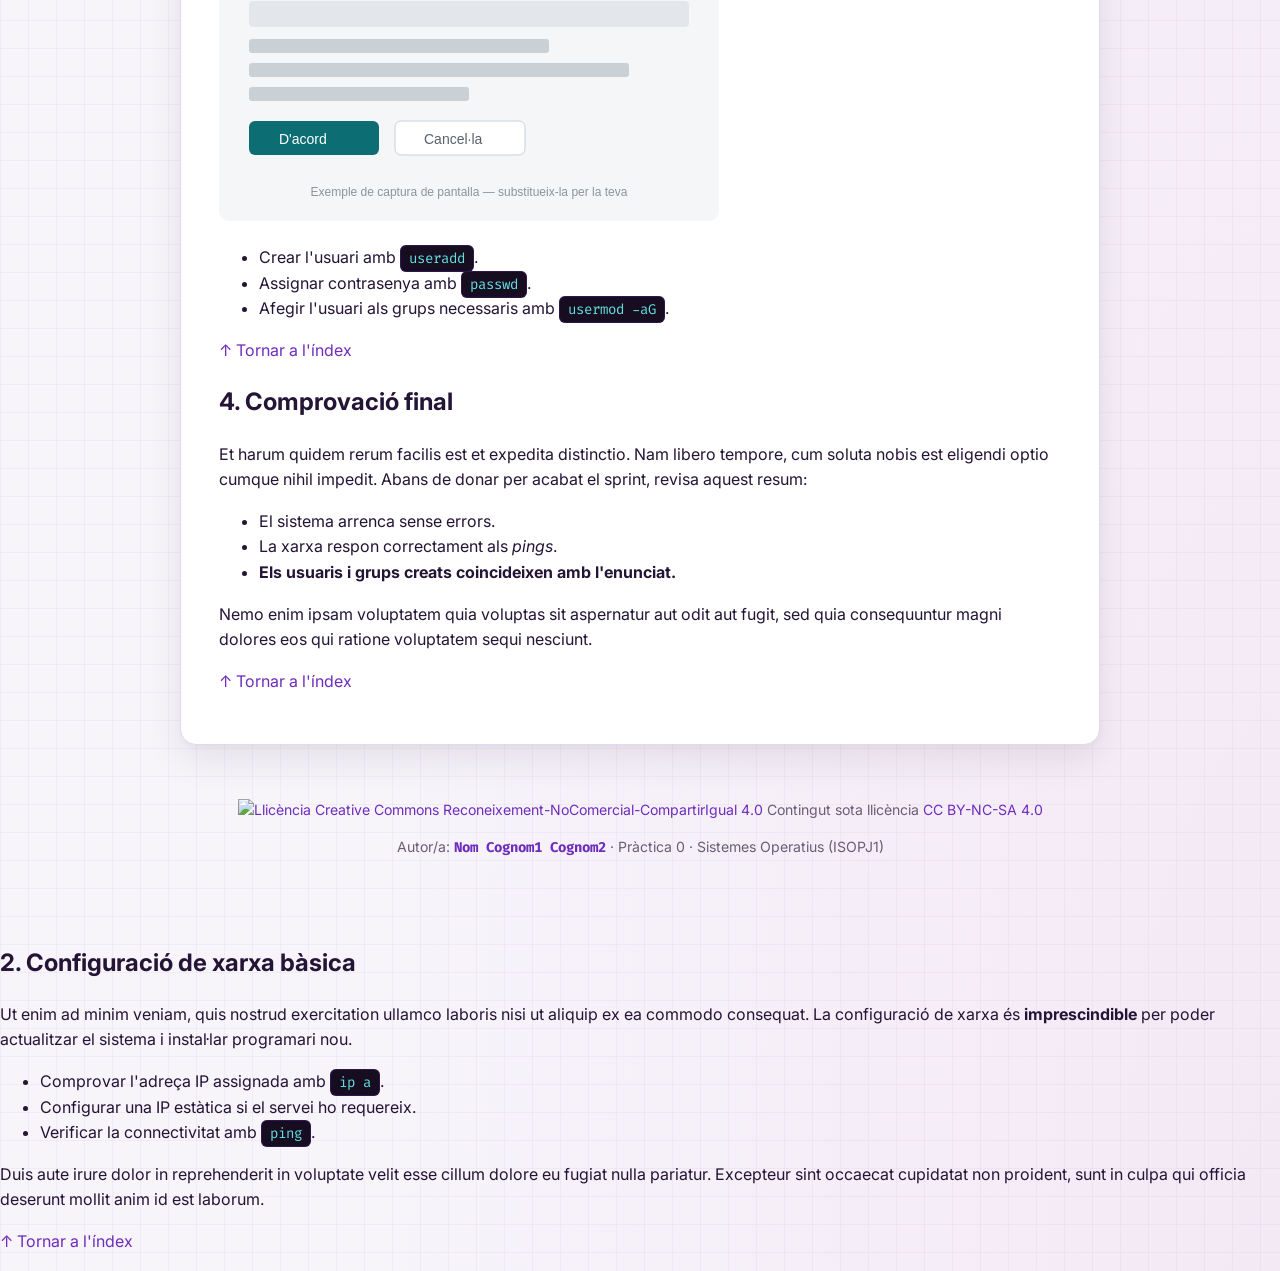
==== commit 72935a76: "Update image source path in index.html" ====
--- a/sprint1/index.html
+++ b/sprint1/index.html
@@ -53,7 +53,7 @@
       <img src="../Pinning Packet 2.png" alt="Captura 2">
 
       <p>Guardem els canvis del fitxer i ara tornem a executar el apt-cache policy redis-server i es pot veure que s’ha canviat la preferencia de la versio del redis-server. </p>
-      <img src="Pinning Packet 3.png" alt="Captura 3">
+      <img src="../Pinning Packet 3.png" alt="Captura 3">
       
       <h4>---------------------------------------------------------------------------------------------------------------------------</h4>
       <ul>
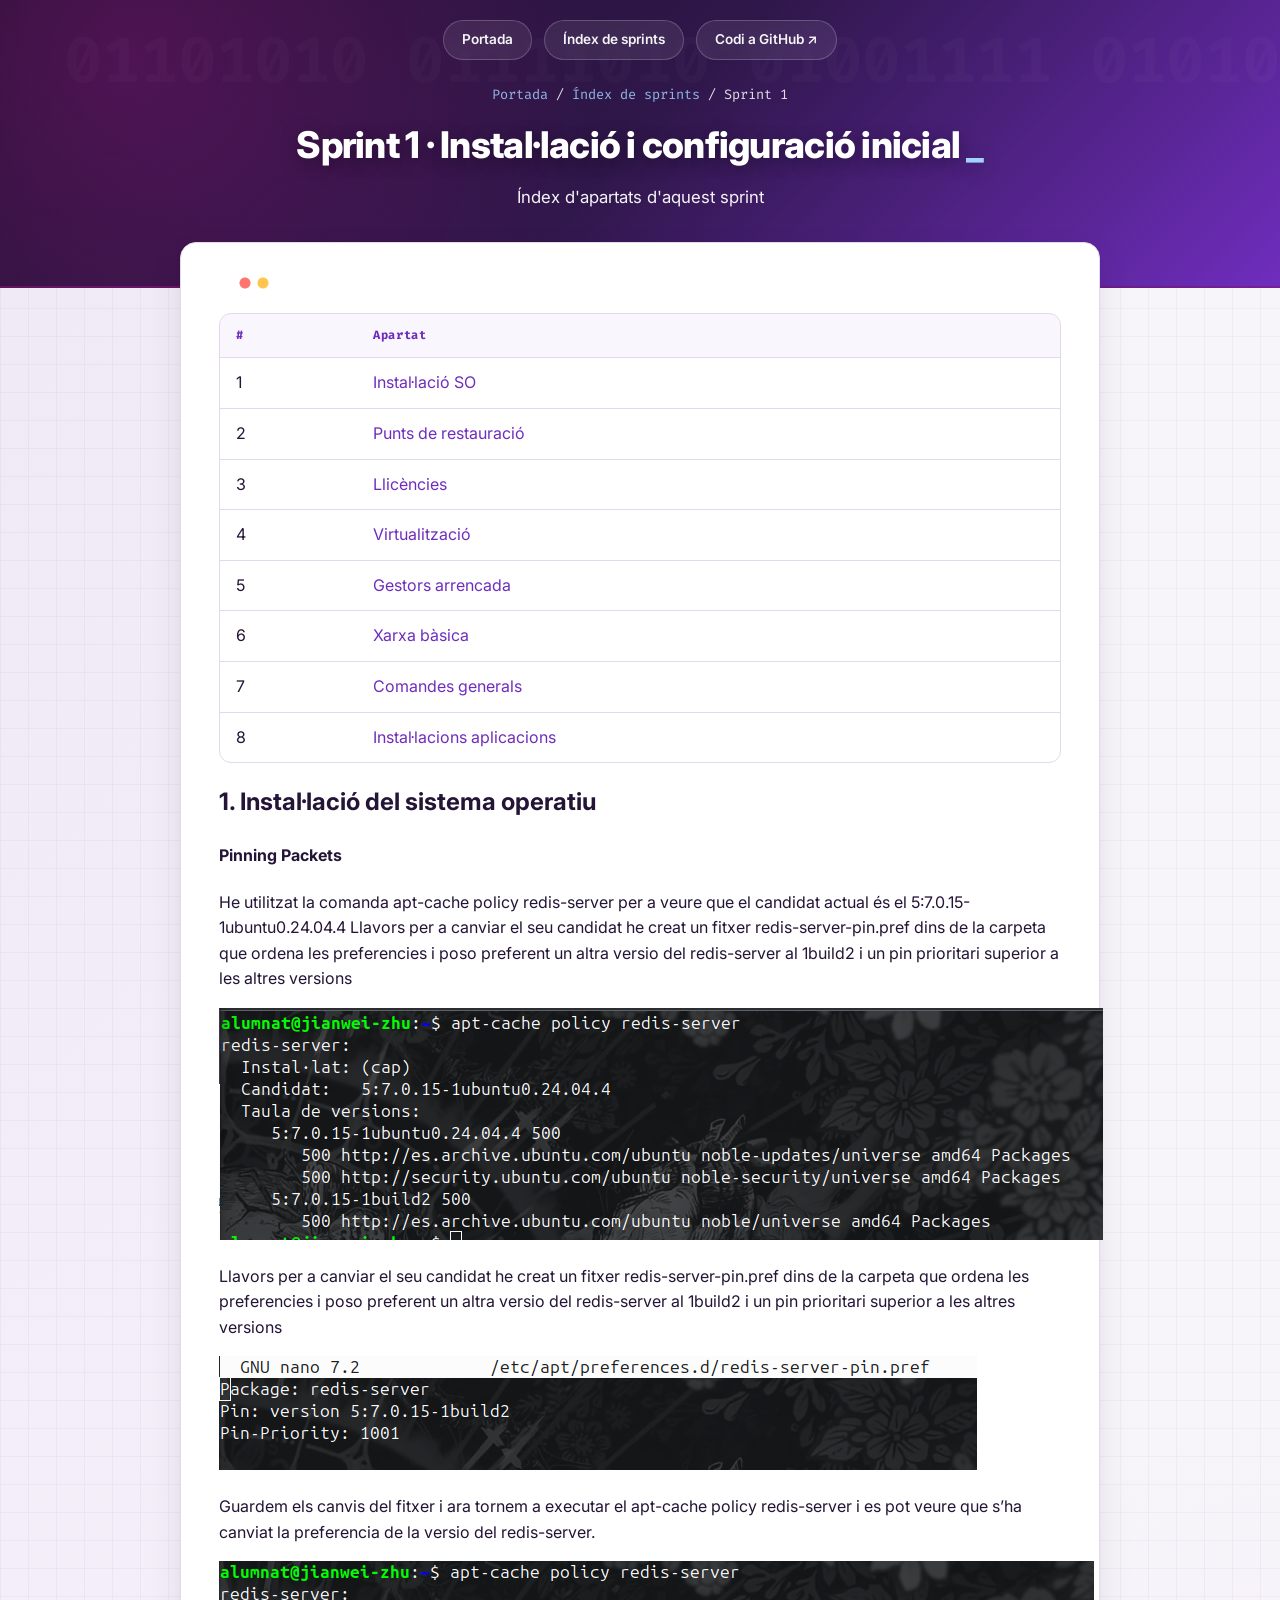
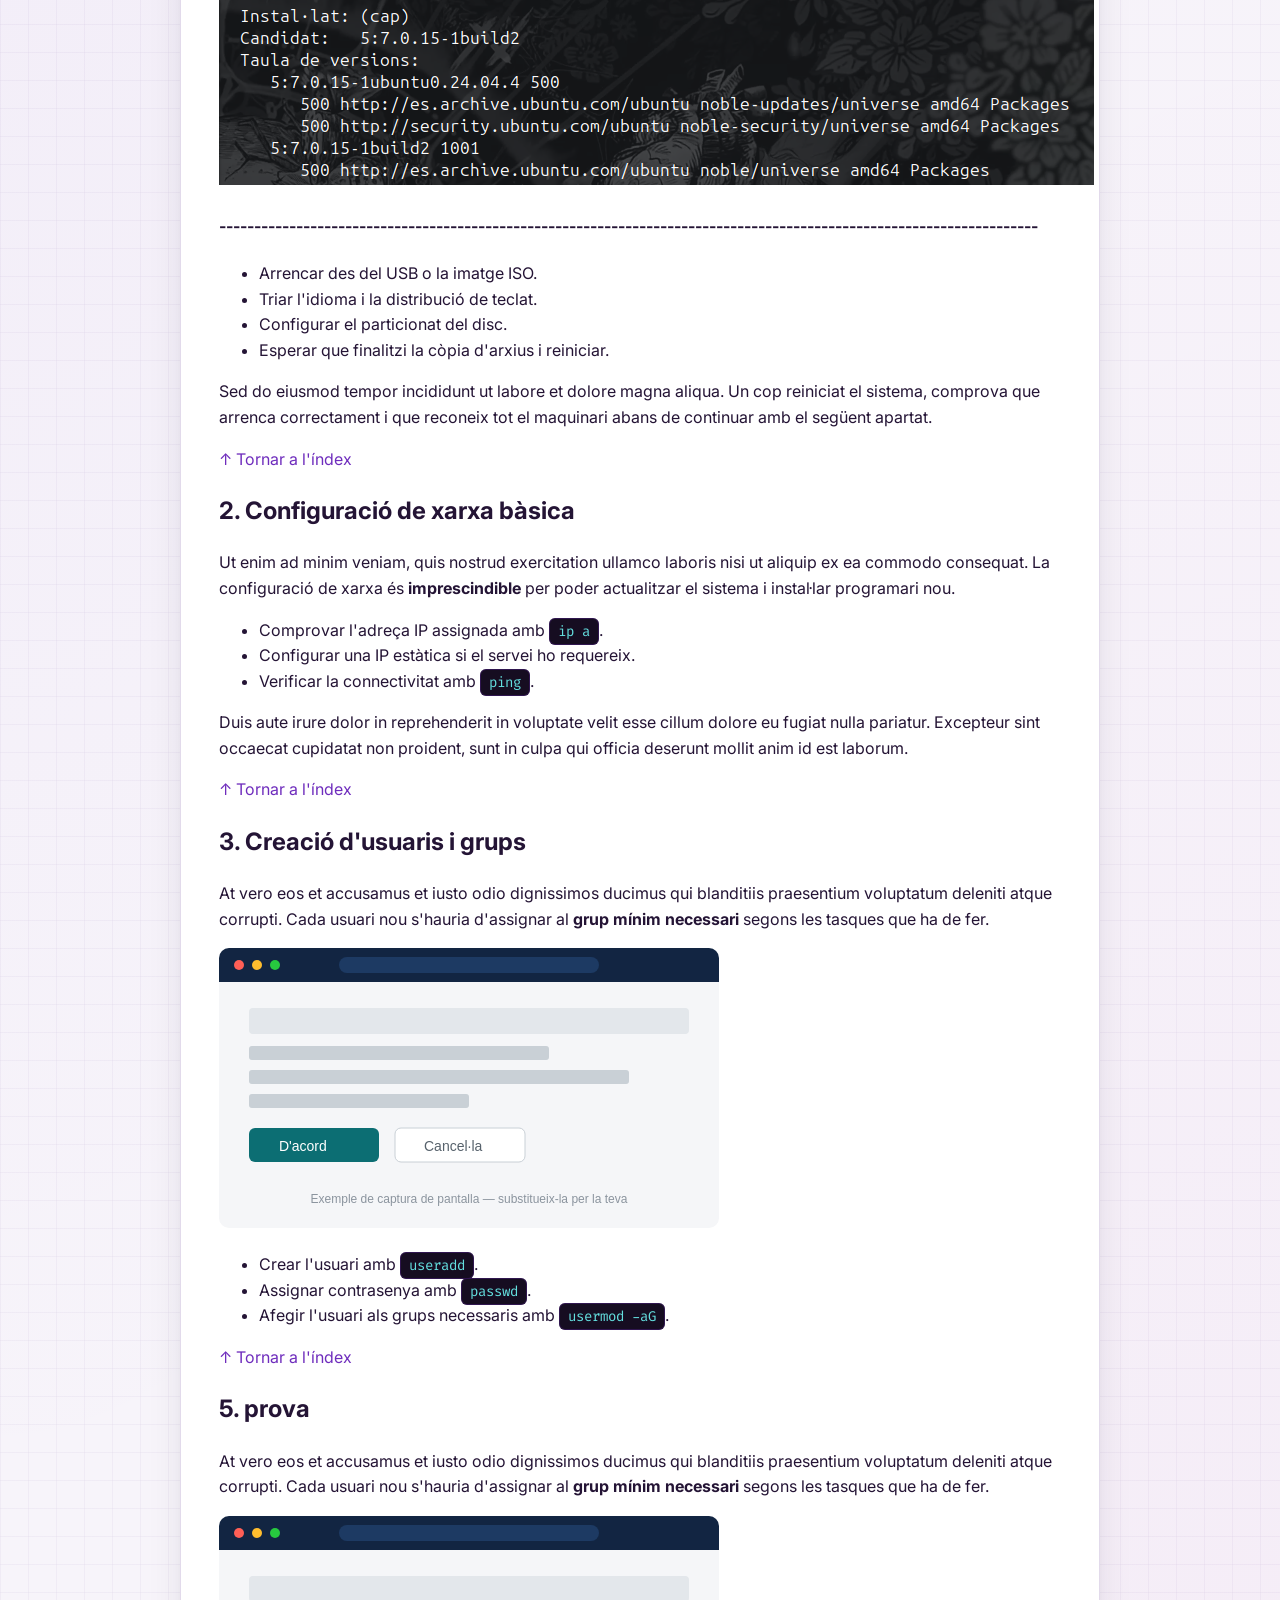
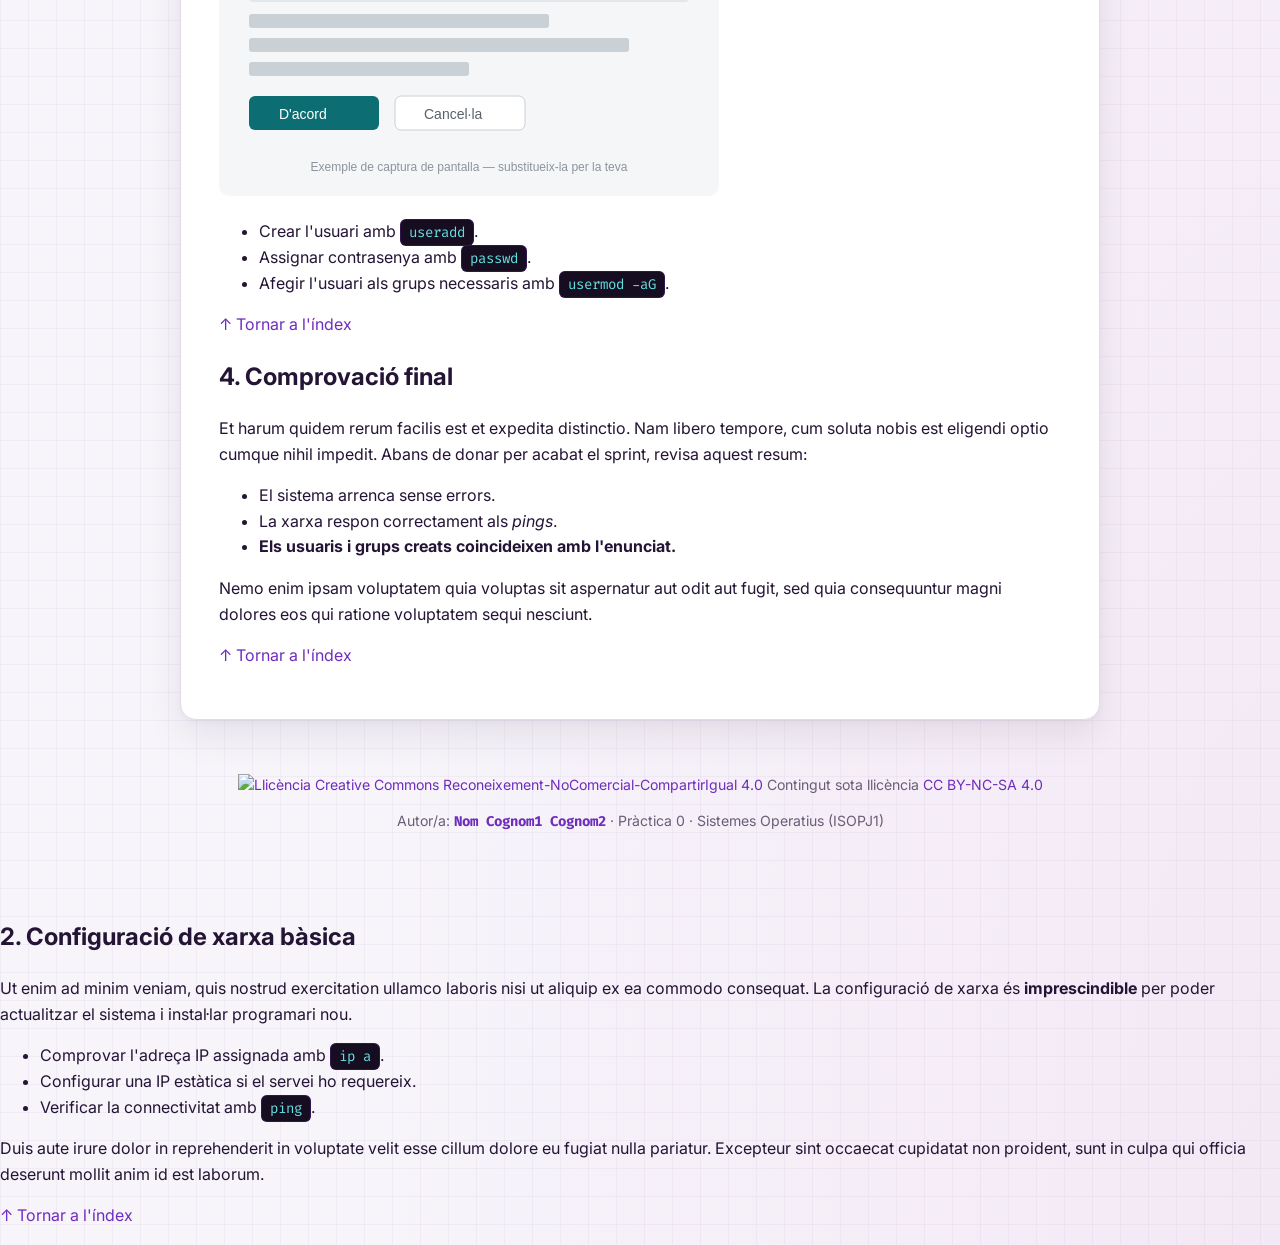
==== commit 90de7c6d: "Fix header line length in index.html" ====
--- a/sprint1/index.html
+++ b/sprint1/index.html
@@ -55,7 +55,7 @@
       <p>Guardem els canvis del fitxer i ara tornem a executar el apt-cache policy redis-server i es pot veure que s’ha canviat la preferencia de la versio del redis-server. </p>
       <img src="../Pinning Packet 3.png" alt="Captura 3">
       
-      <h4>---------------------------------------------------------------------------------------------------------------------------</h4>
+      <h4>---------------------------------------------------------------------------------------------------------------------</h4>
       <ul>
         <li>Arrencar des del USB o la imatge ISO.</li>
         <li>Triar l'idioma i la distribució de teclat.</li>
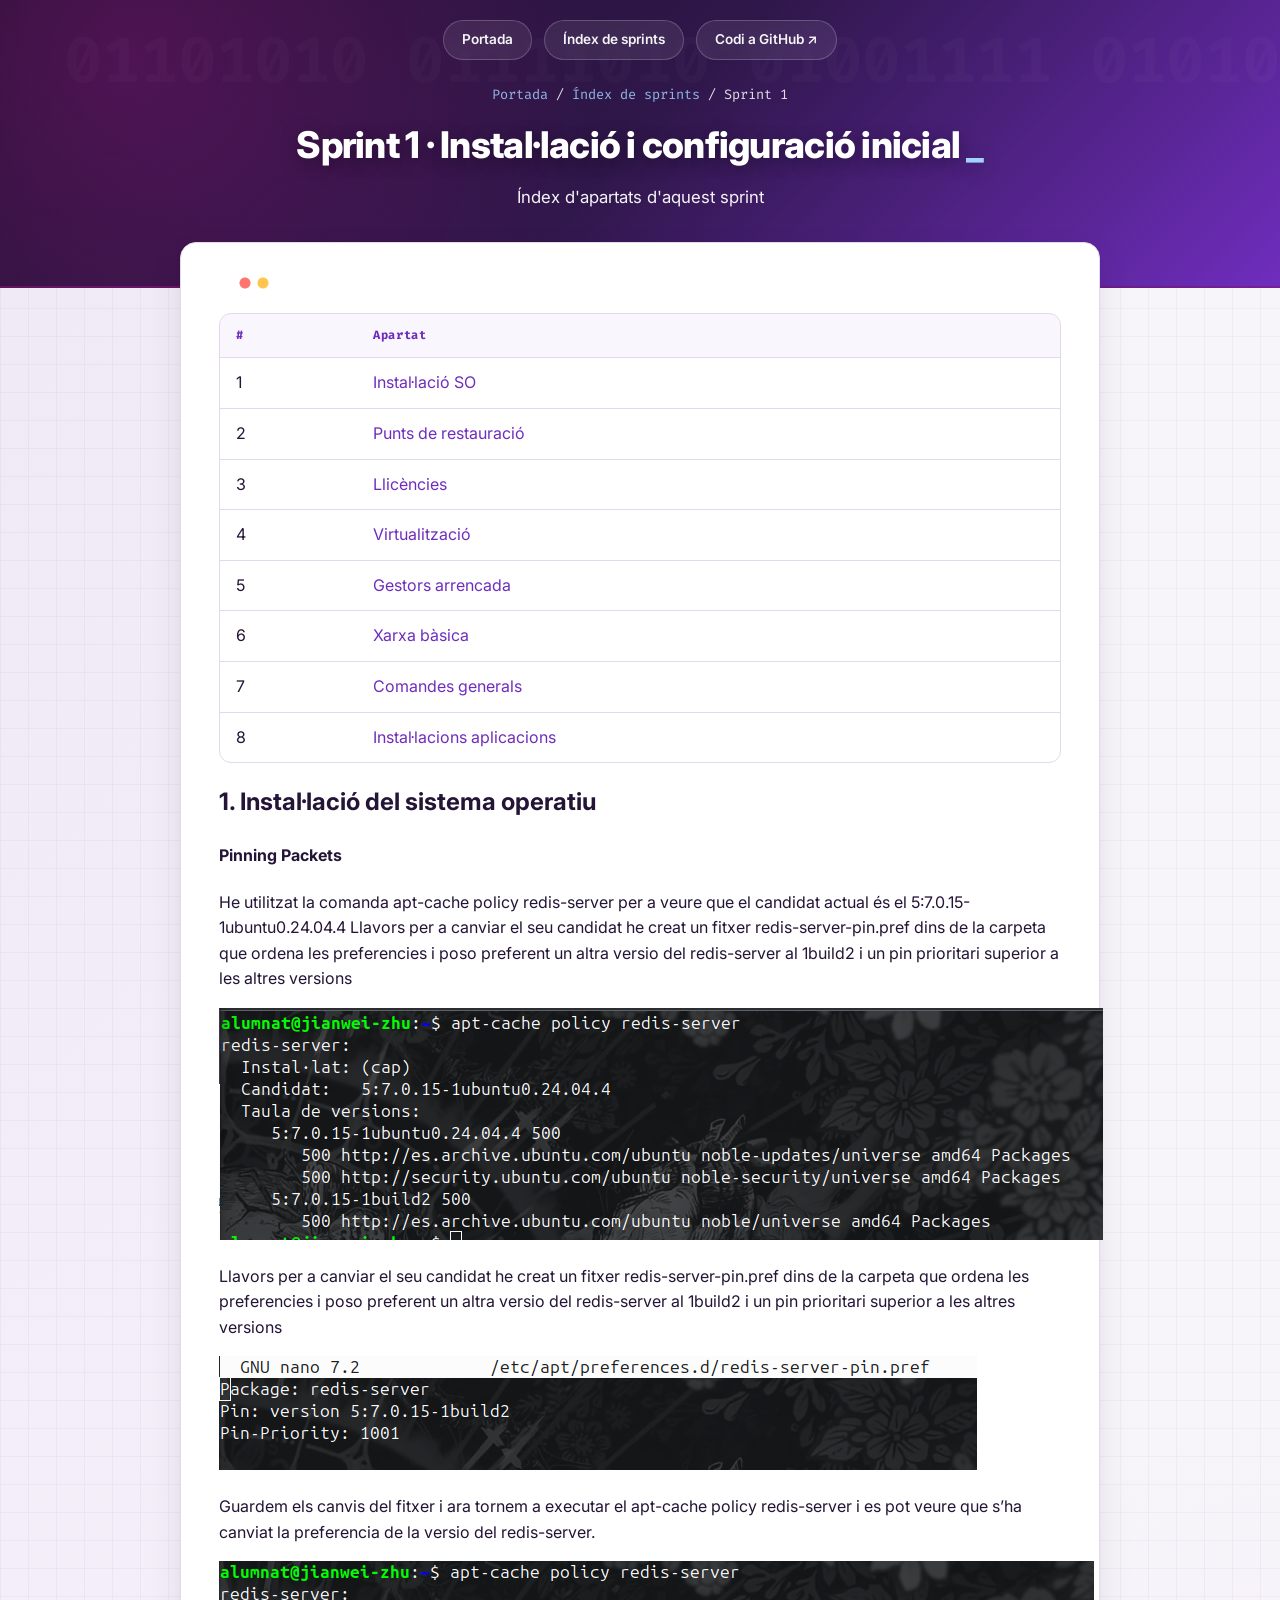
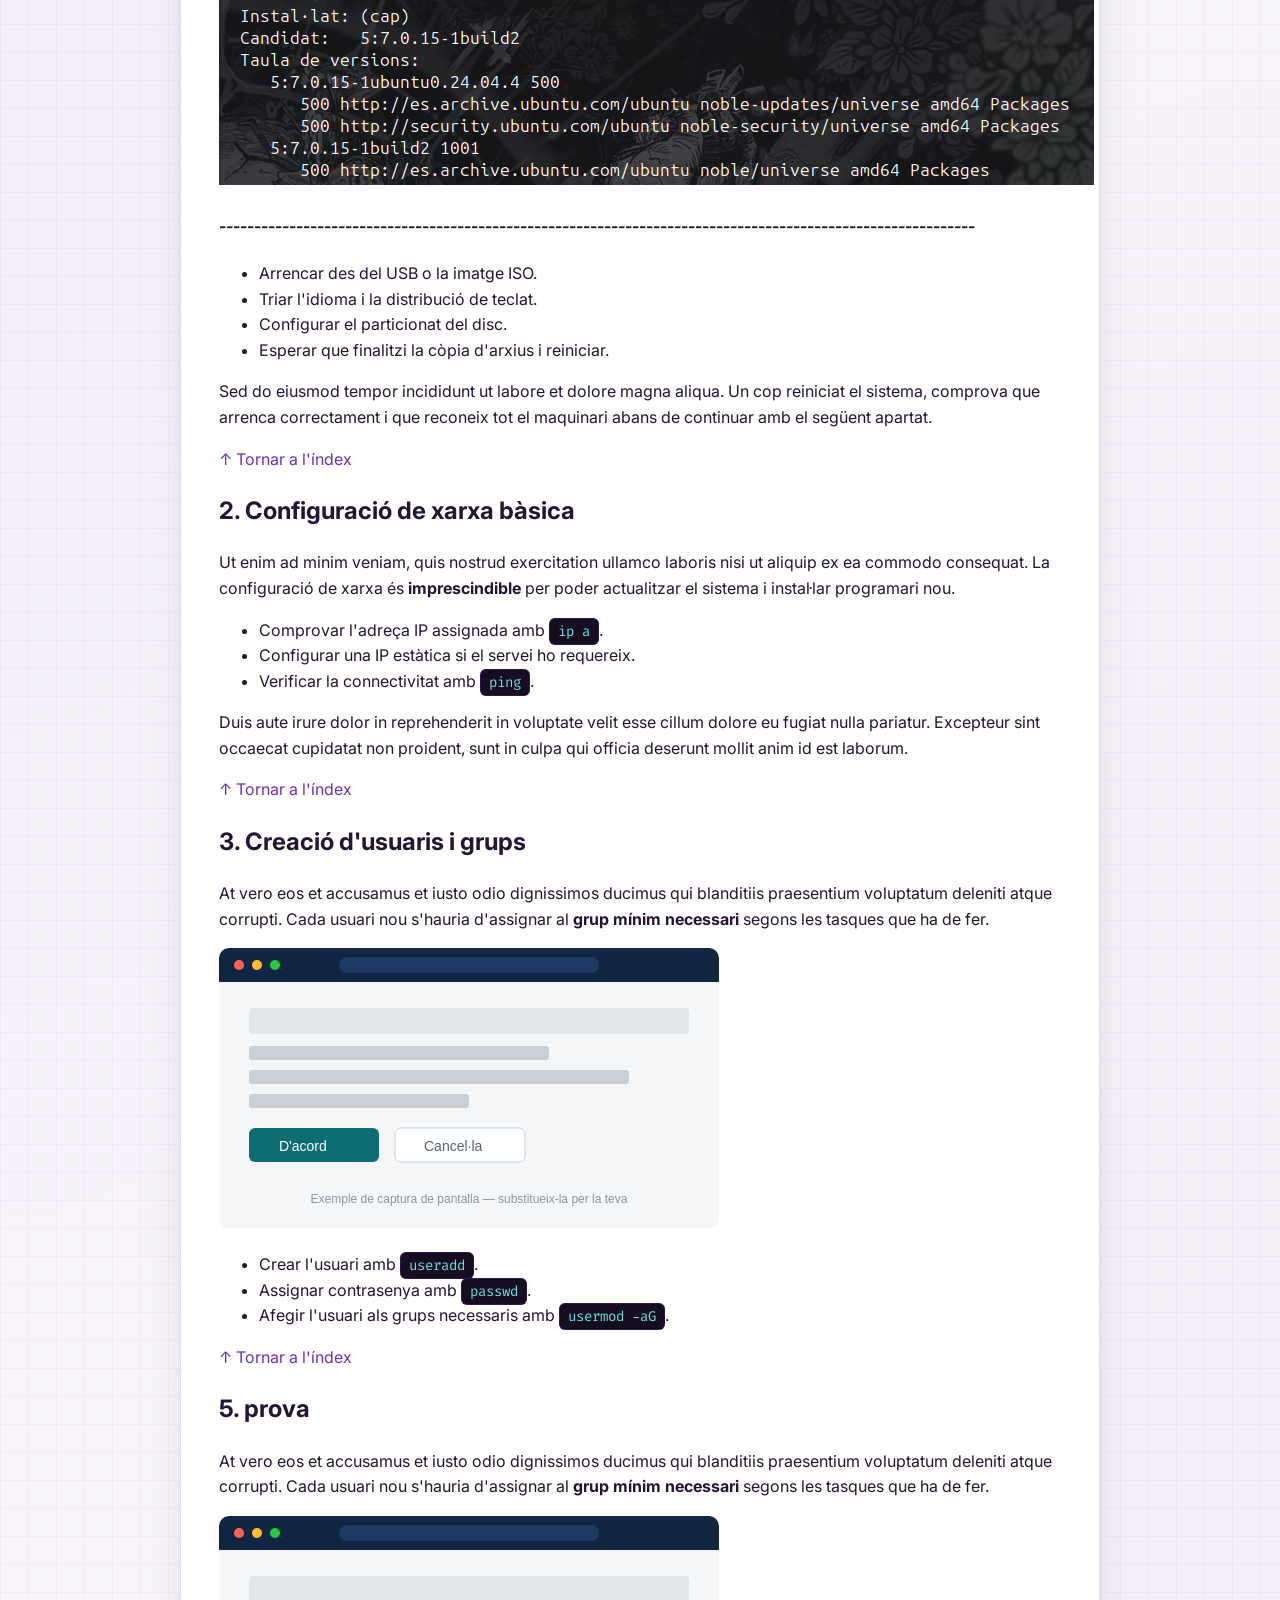
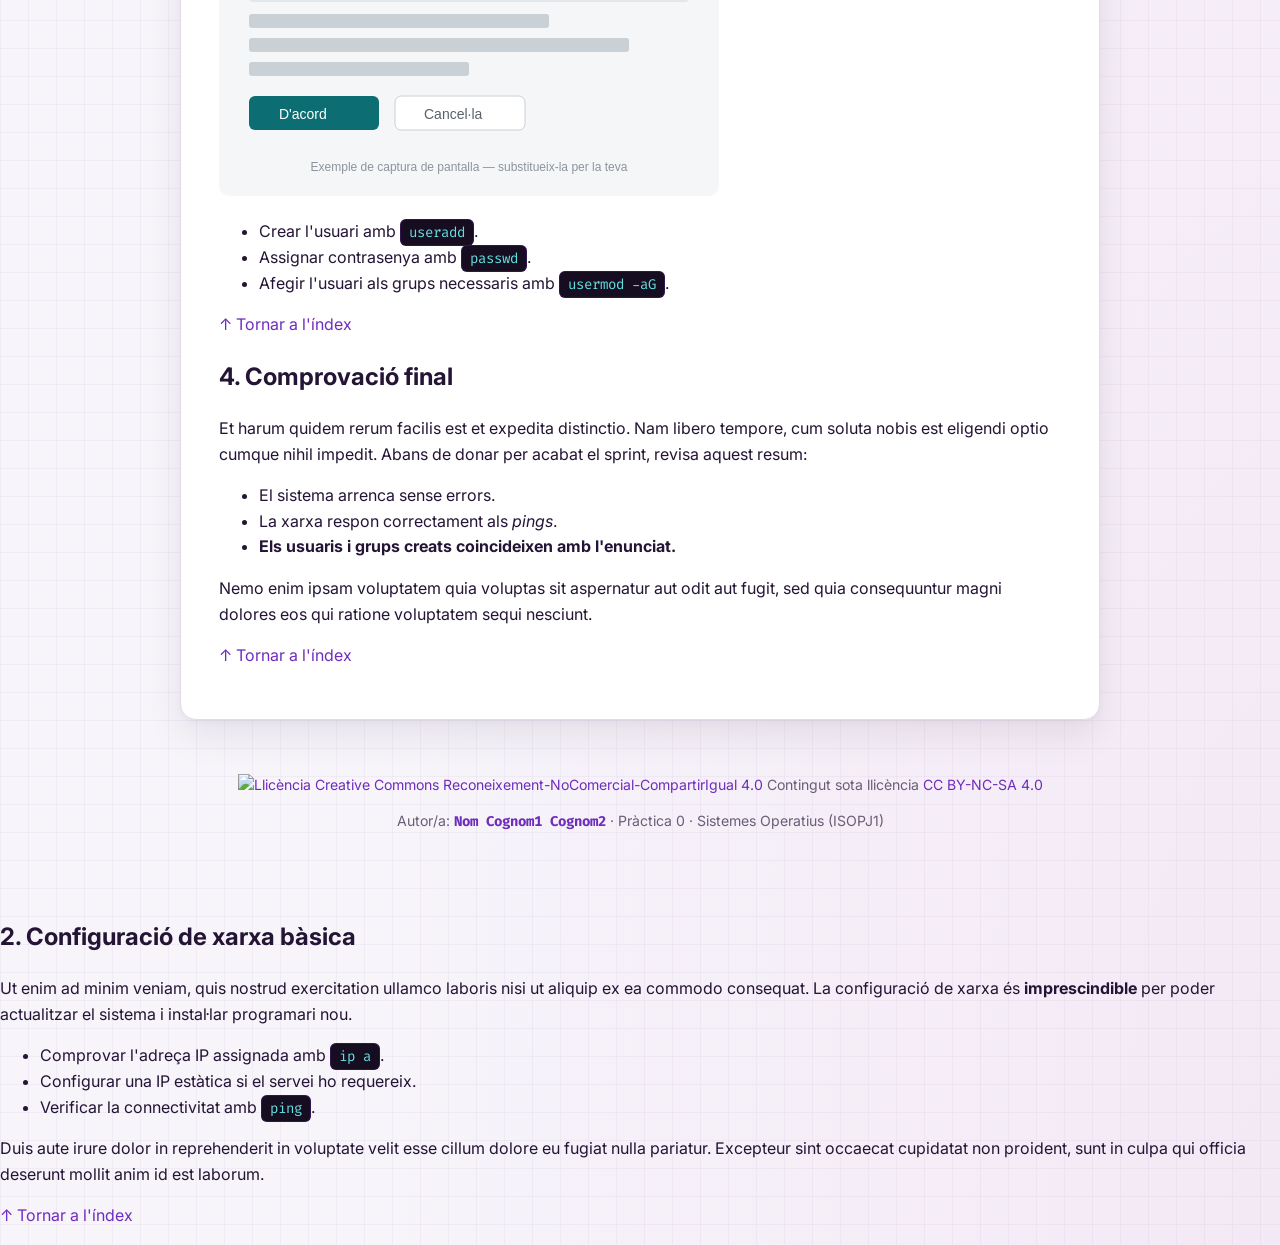
==== commit 814db261: "Update index.html" ====
--- a/sprint1/index.html
+++ b/sprint1/index.html
@@ -55,7 +55,7 @@
       <p>Guardem els canvis del fitxer i ara tornem a executar el apt-cache policy redis-server i es pot veure que s’ha canviat la preferencia de la versio del redis-server. </p>
       <img src="../Pinning Packet 3.png" alt="Captura 3">
       
-      <h4>---------------------------------------------------------------------------------------------------------------------</h4>
+      <h4>------------------------------------------------------------------------------------------------------------</h4>
       <ul>
         <li>Arrencar des del USB o la imatge ISO.</li>
         <li>Triar l'idioma i la distribució de teclat.</li>
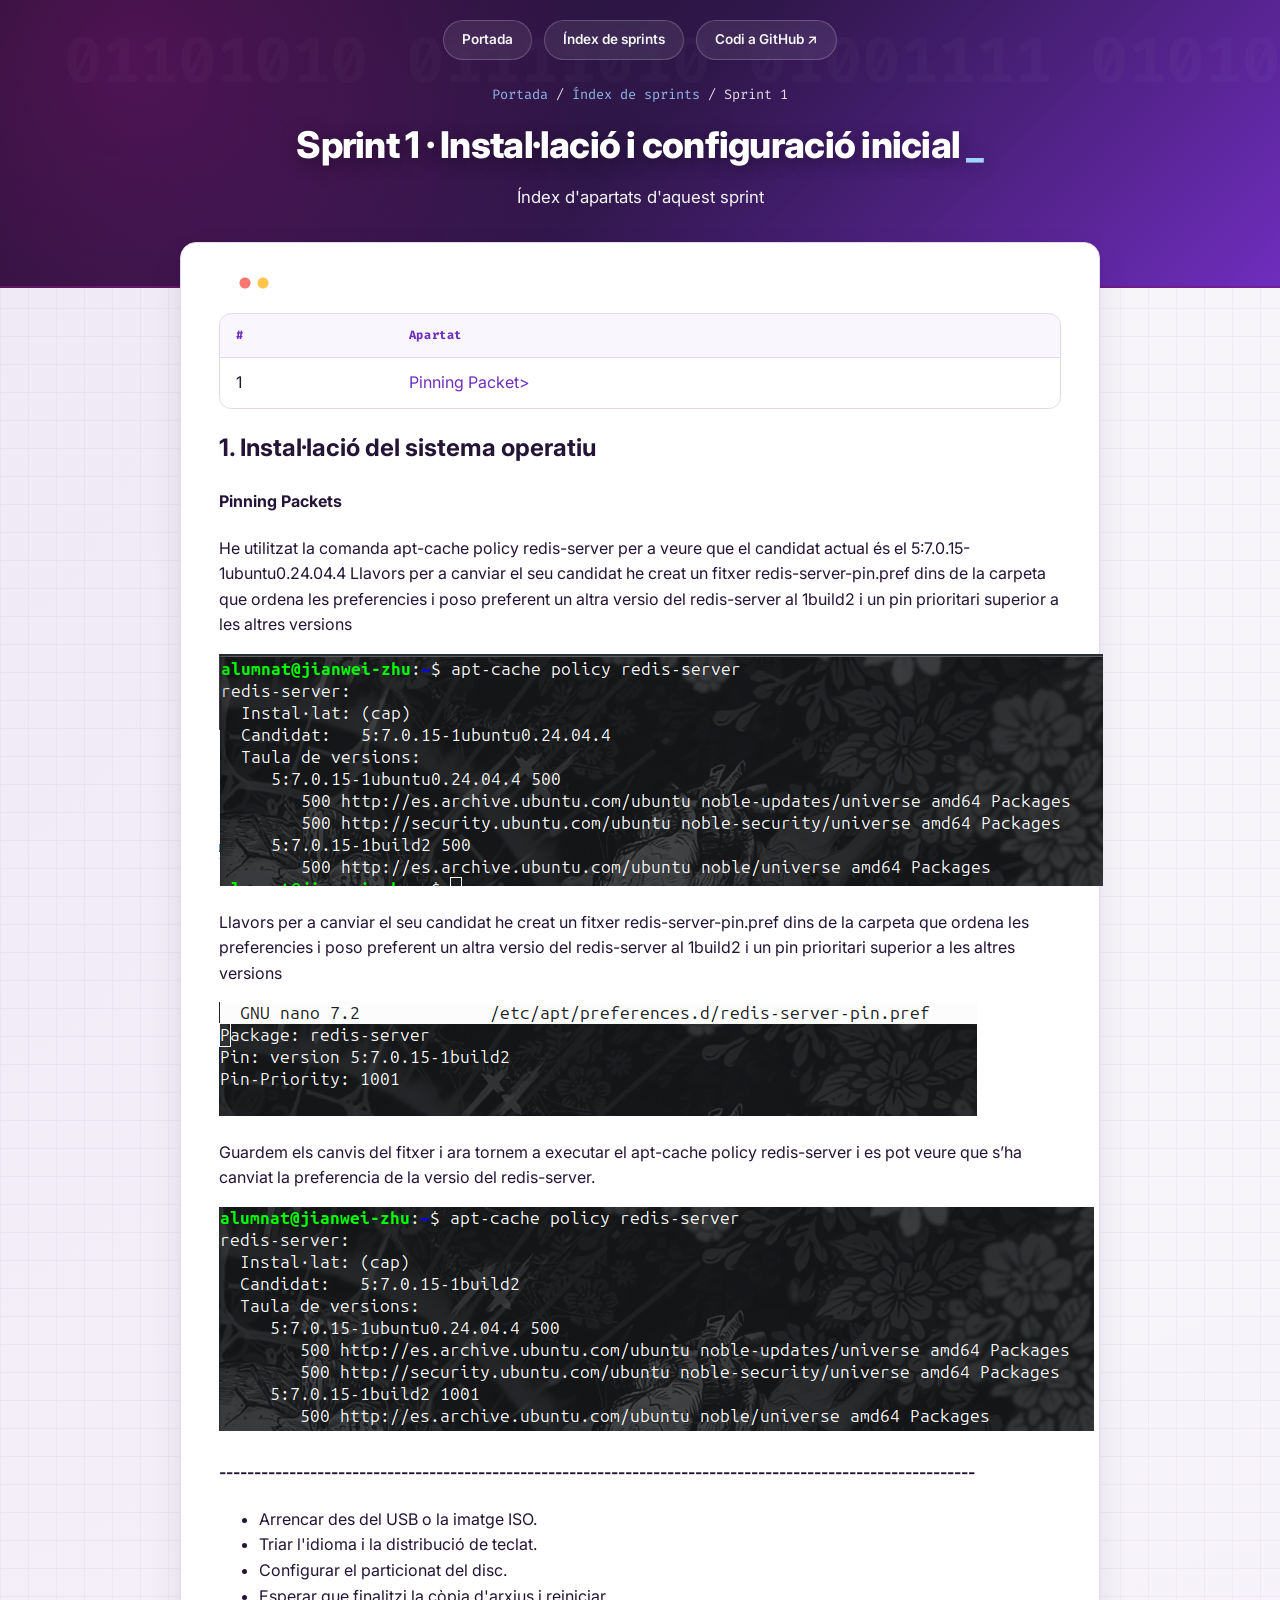
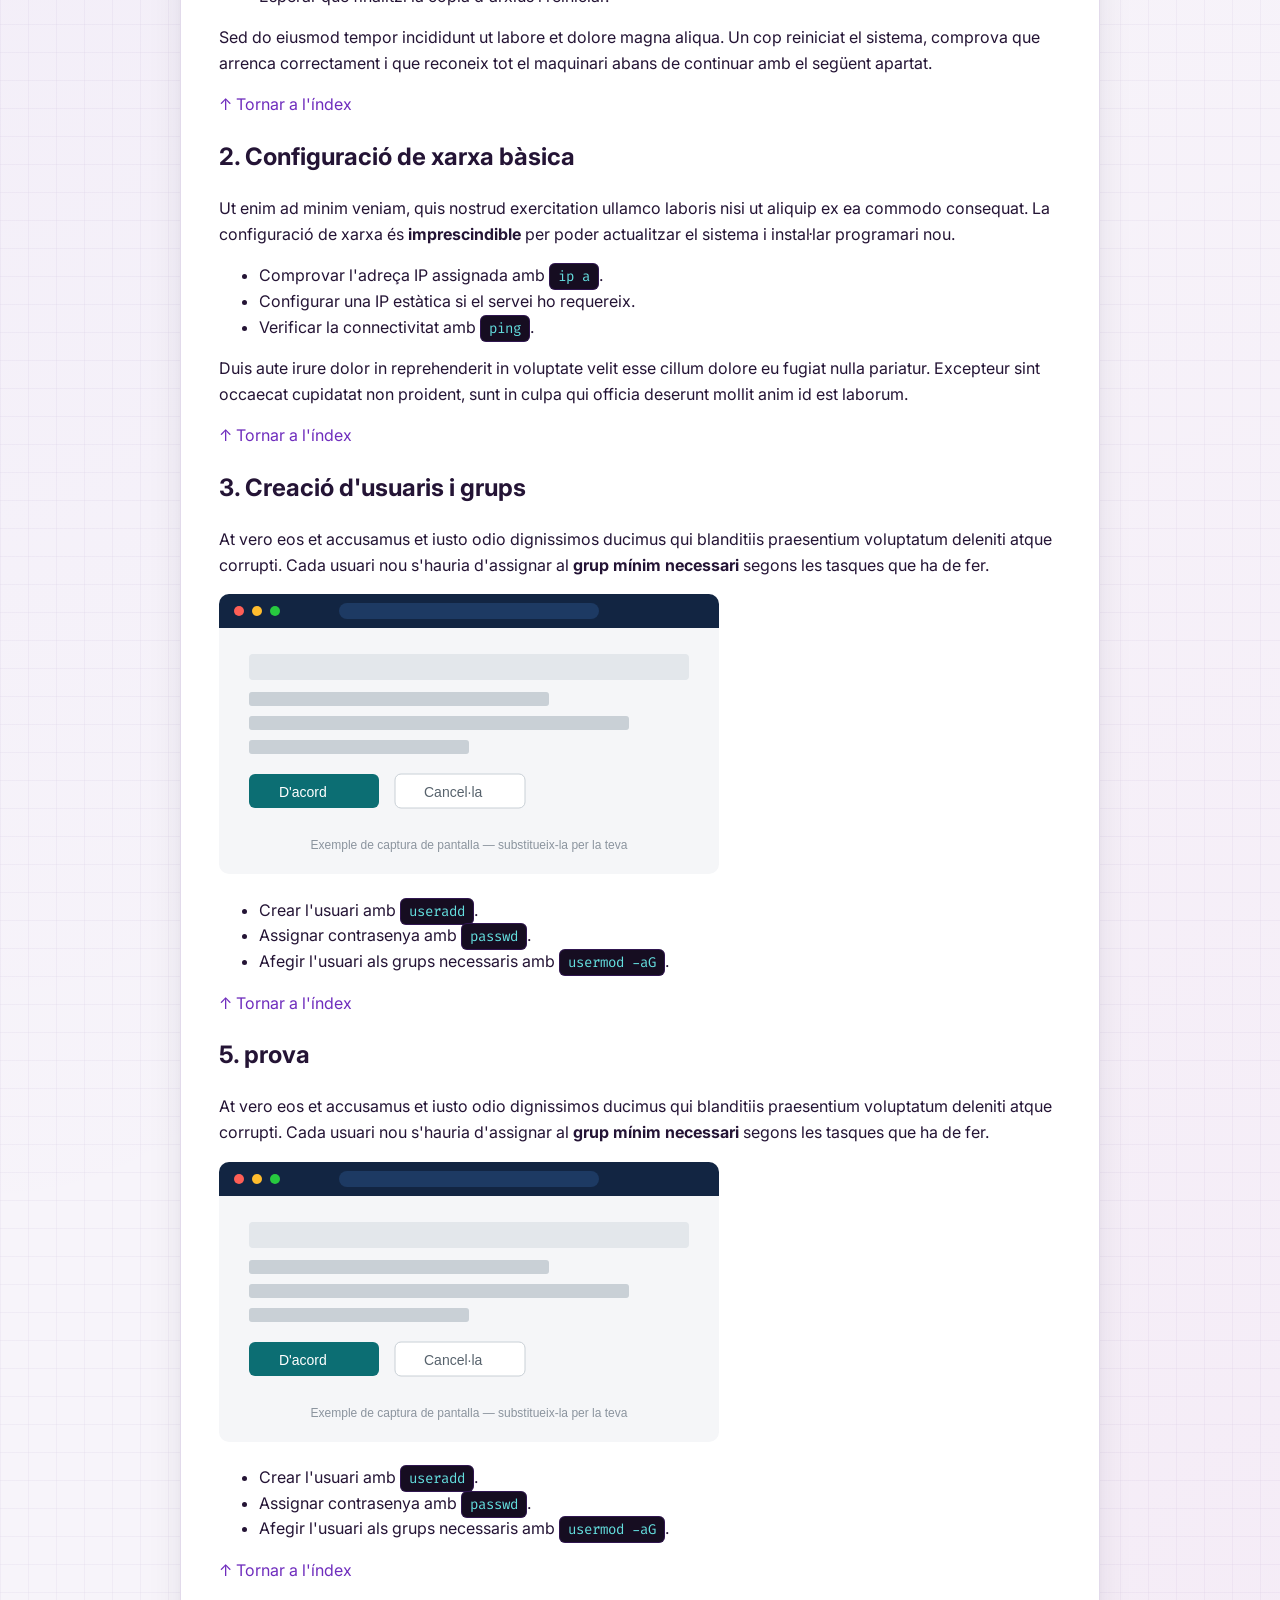
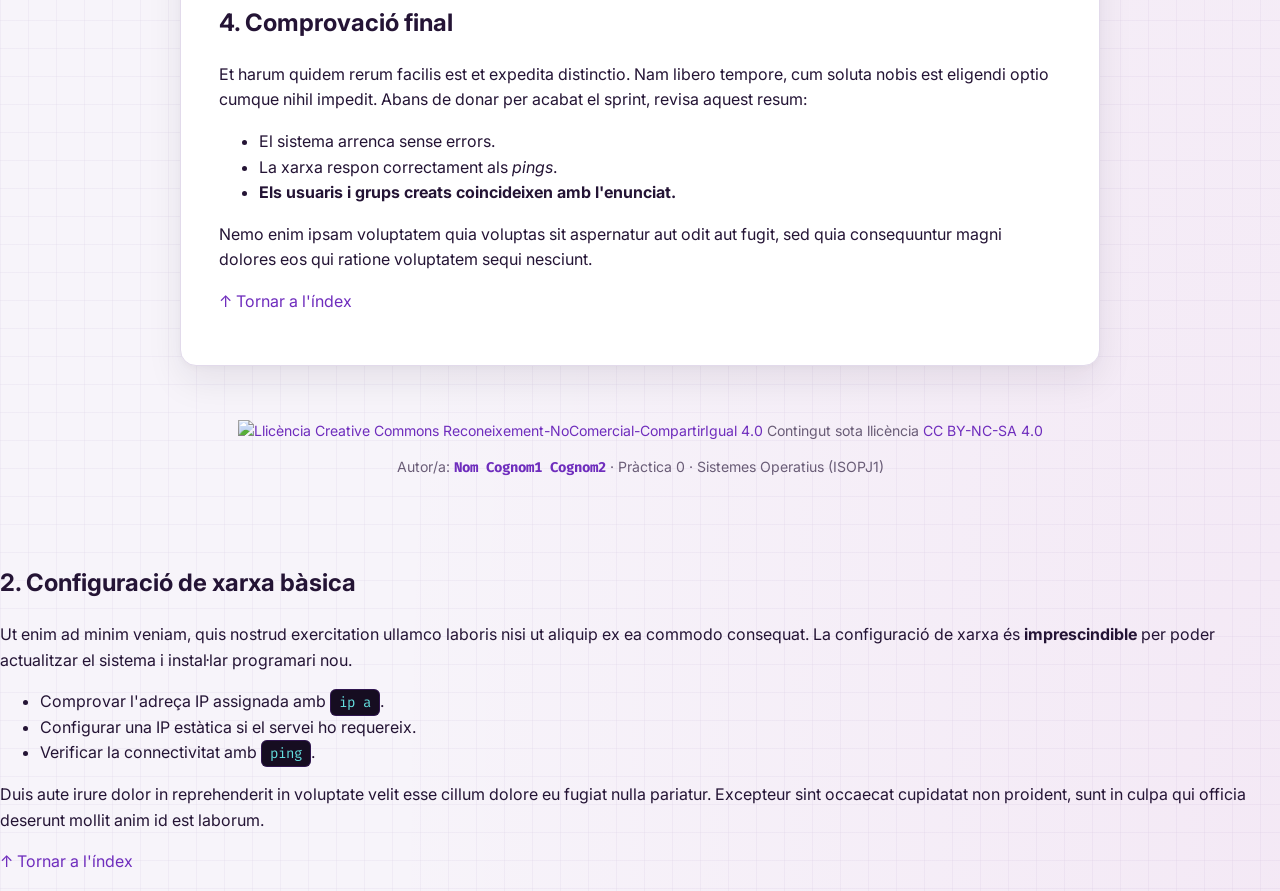
==== commit 62e2e509: "Update index.html" ====
--- a/sprint1/index.html
+++ b/sprint1/index.html
@@ -29,14 +29,8 @@
         <tr><th>#</th><th>Apartat</th></tr>
       </thead>
       <tbody>
-        <tr><td>1</td><td><a href="#apartat1">Instal·lació SO</a></td></tr>
-        <tr><td>2</td><td><a href="#apartat2">Punts de restauració</a></td></tr>
-        <tr><td>3</td><td><a href="#apartat3">Llicències</a></td></tr>
-        <tr><td>4</td><td><a href="#apartat4">Virtualització</a></td></tr>
-        <tr><td>5</td><td><a href="#apartat5">Gestors arrencada</a></td></tr>
-        <tr><td>6</td><td><a href="#apartat6">Xarxa bàsica</a></td></tr>
-        <tr><td>7</td><td><a href="#apartat7">Comandes generals</a></td></tr>
-        <tr><td>8</td><td><a href="#apartat8">Instal·lacions aplicacions</a></td></tr>
+        <tr><td>1</td><td><a href="#apartat1">Pinning Packet></td></tr>
+
       </tbody>
     </table>
 
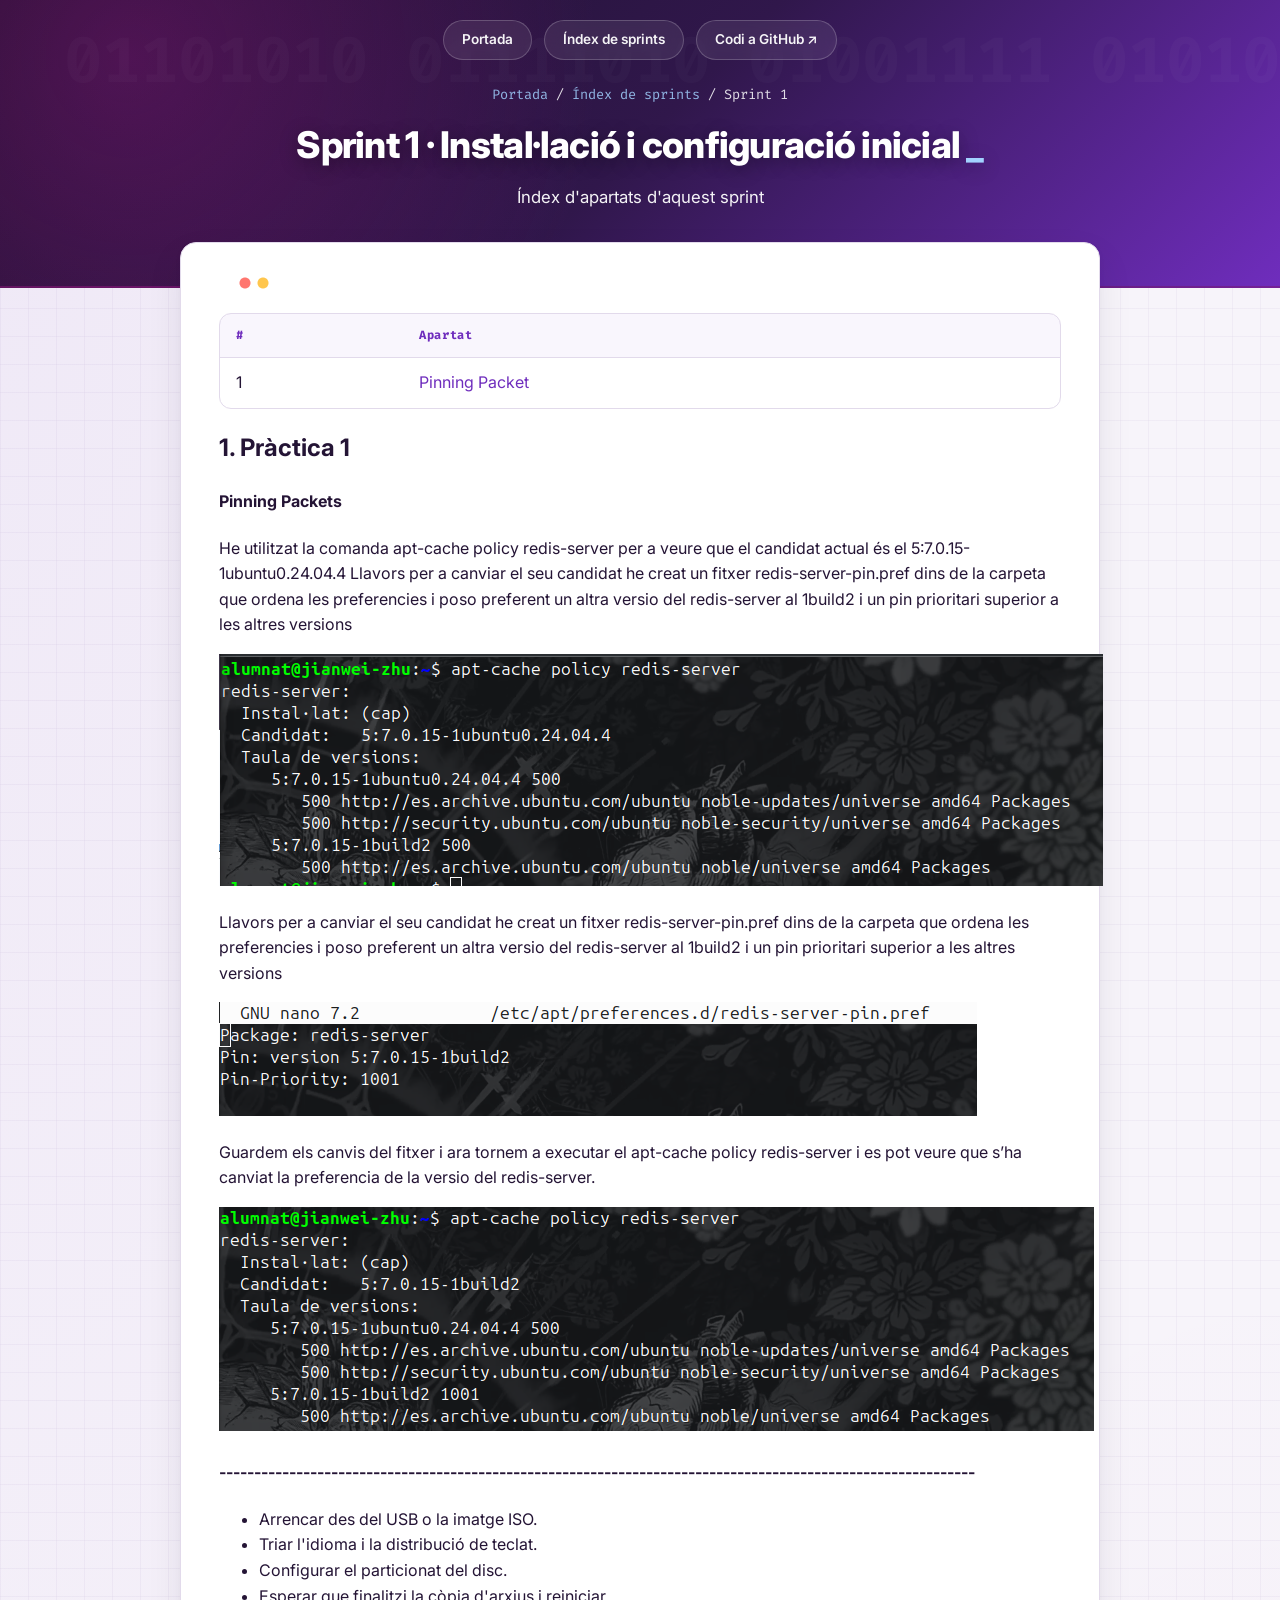
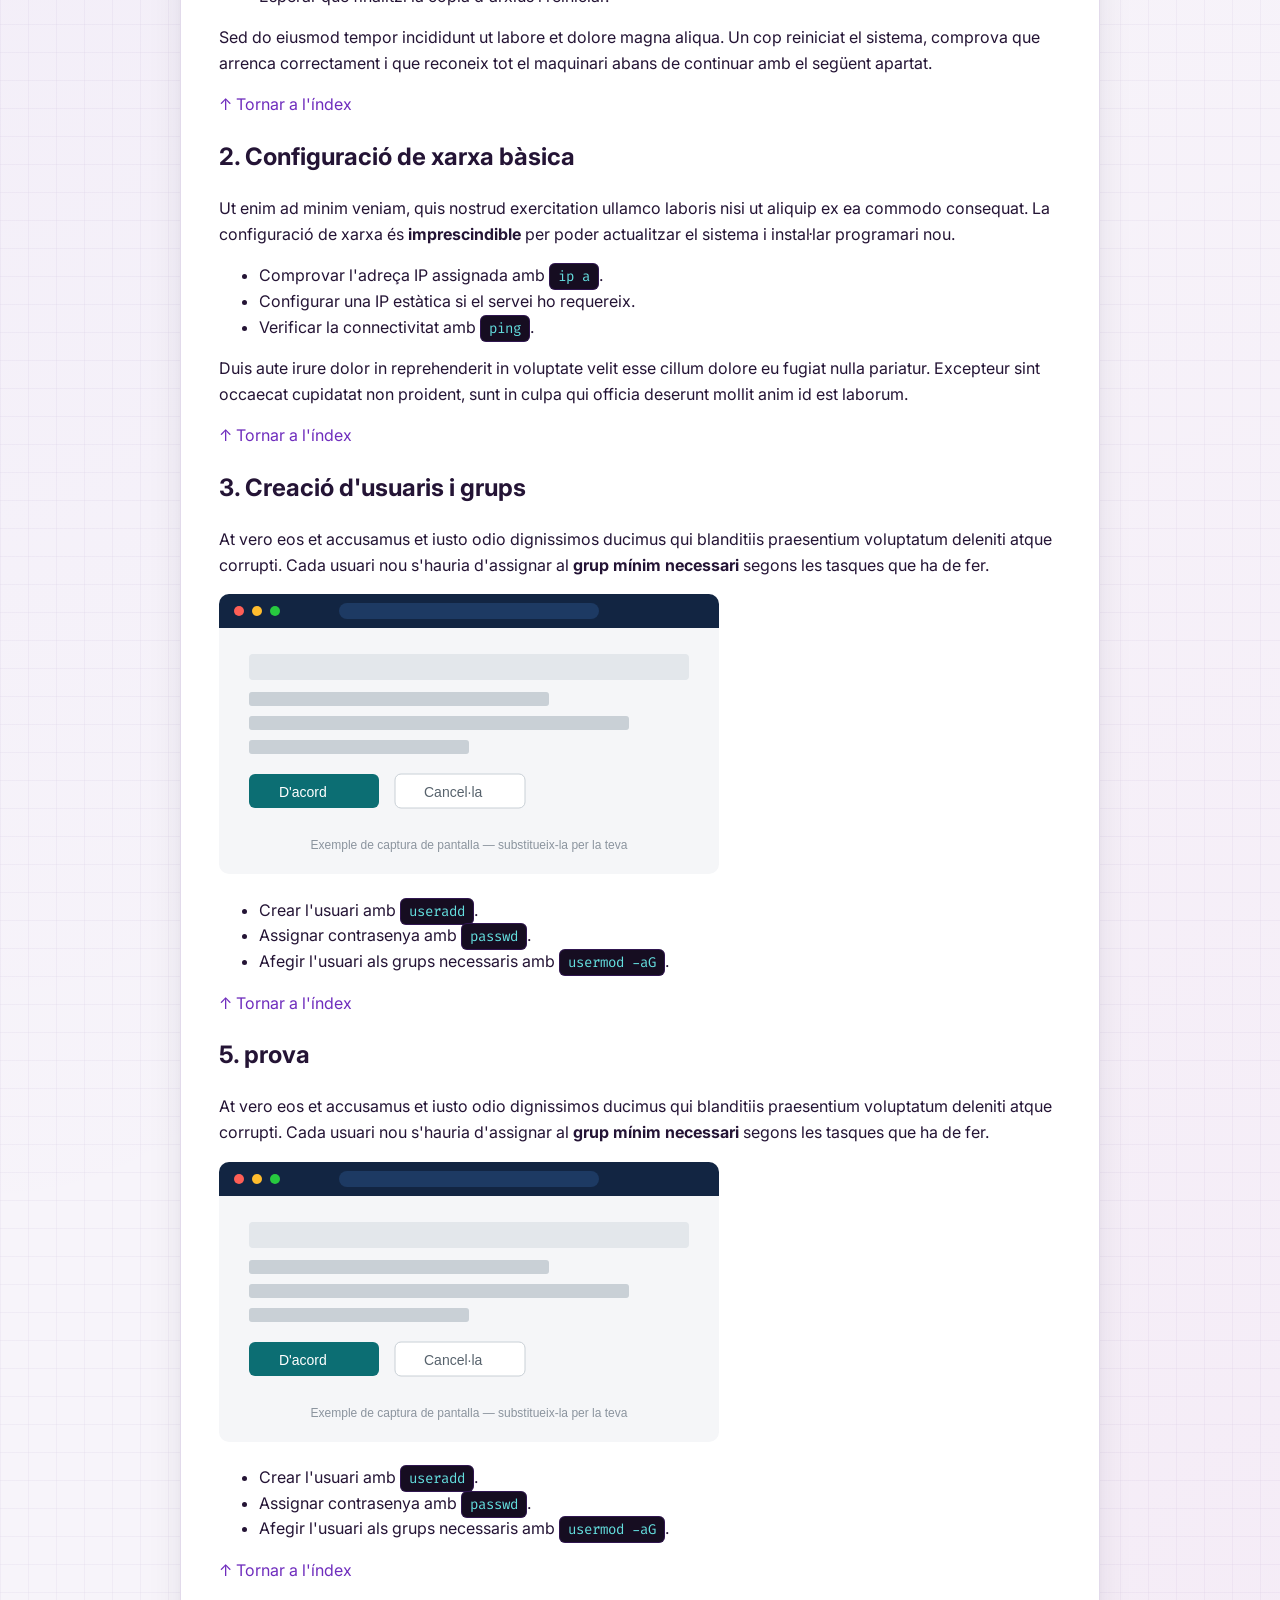
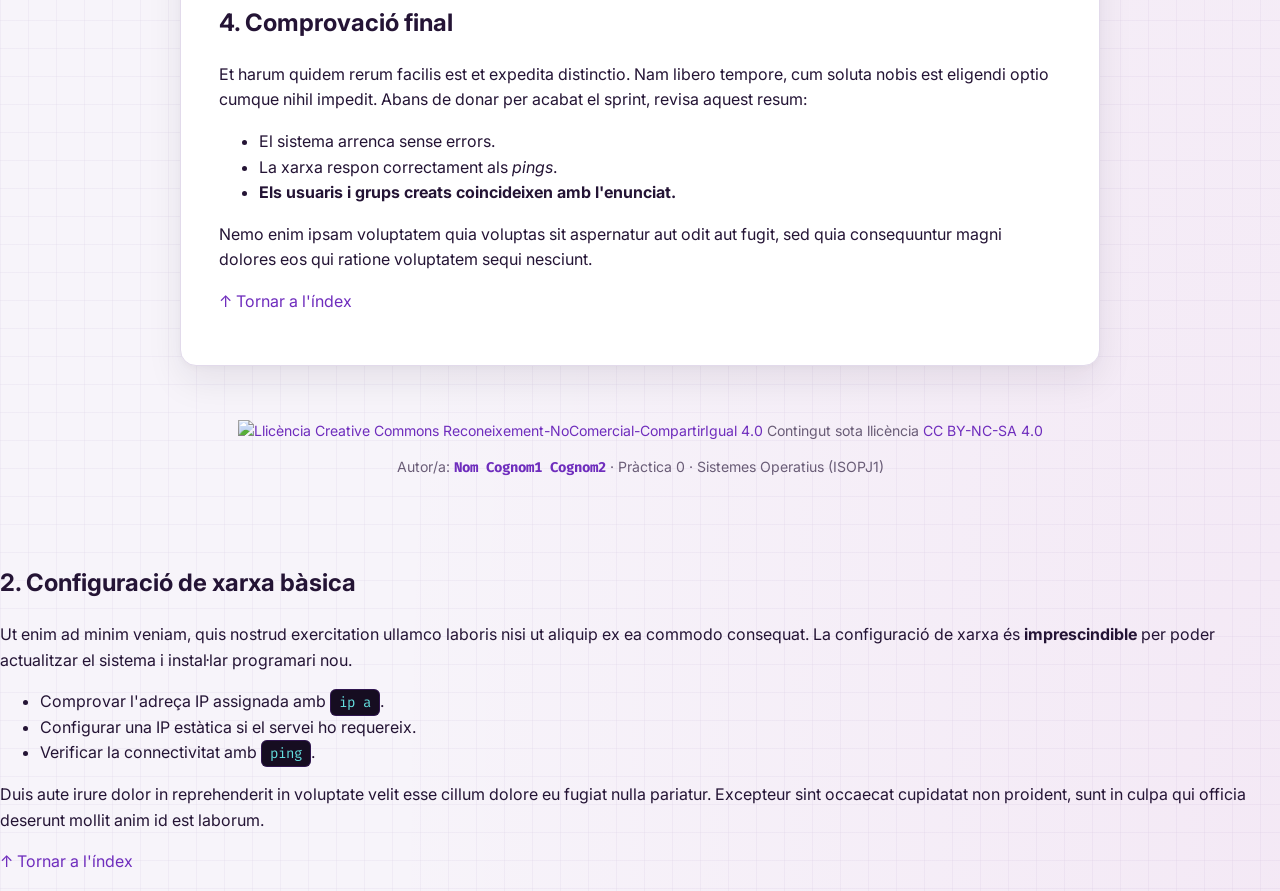
==== commit c946e8f7: "Update section title and link text in index.html" ====
--- a/sprint1/index.html
+++ b/sprint1/index.html
@@ -29,13 +29,13 @@
         <tr><th>#</th><th>Apartat</th></tr>
       </thead>
       <tbody>
-        <tr><td>1</td><td><a href="#apartat1">Pinning Packet></td></tr>
+        <tr><td>1</td><td><a href="#apartat1">Pinning Packet</td></tr>
 
       </tbody>
     </table>
 
     <article class="apartat" id="apartat1">
-      <h2>1. Instal·lació del sistema operatiu</h2>
+      <h2>1. Pràctica 1</h2>
       <h4>Pinning Packets</h4>
       <p>He utilitzat la comanda apt-cache policy redis-server per a veure que el candidat actual és el 5:7.0.15-1ubuntu0.24.04.4
 
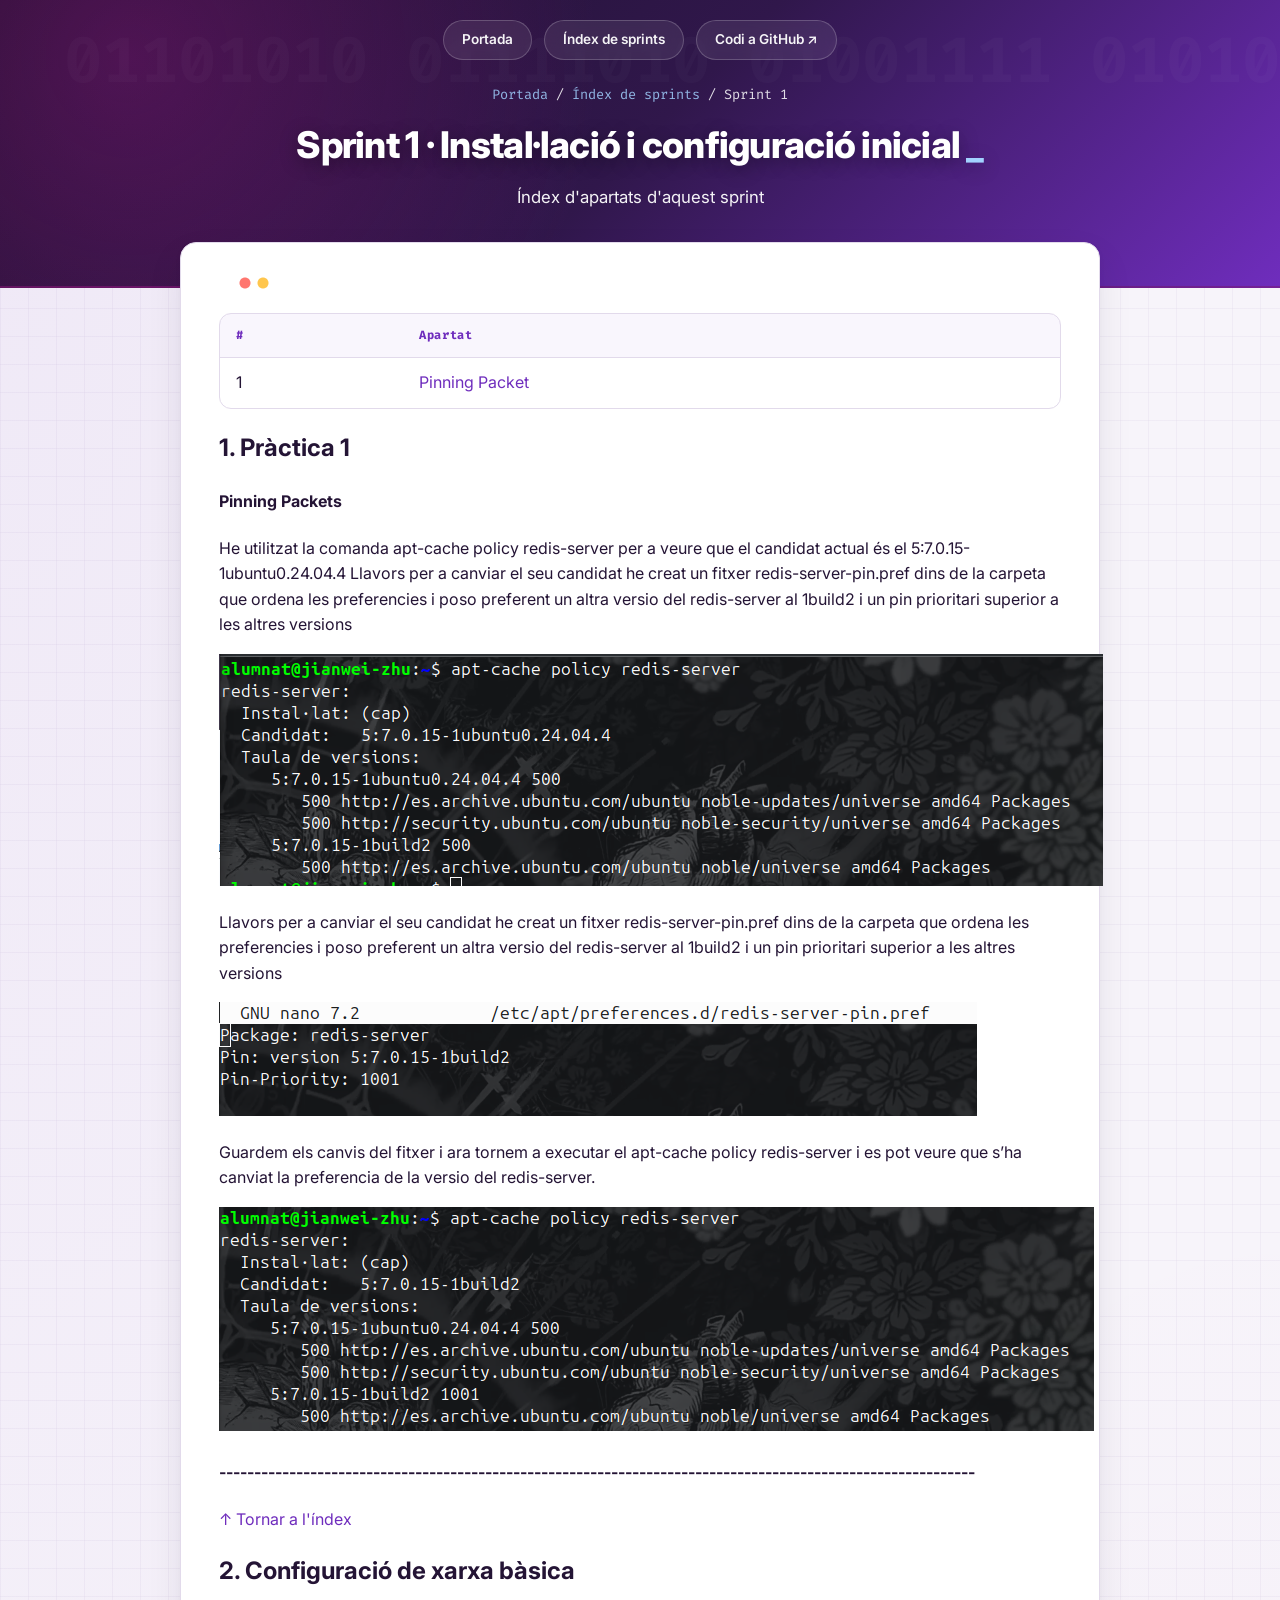
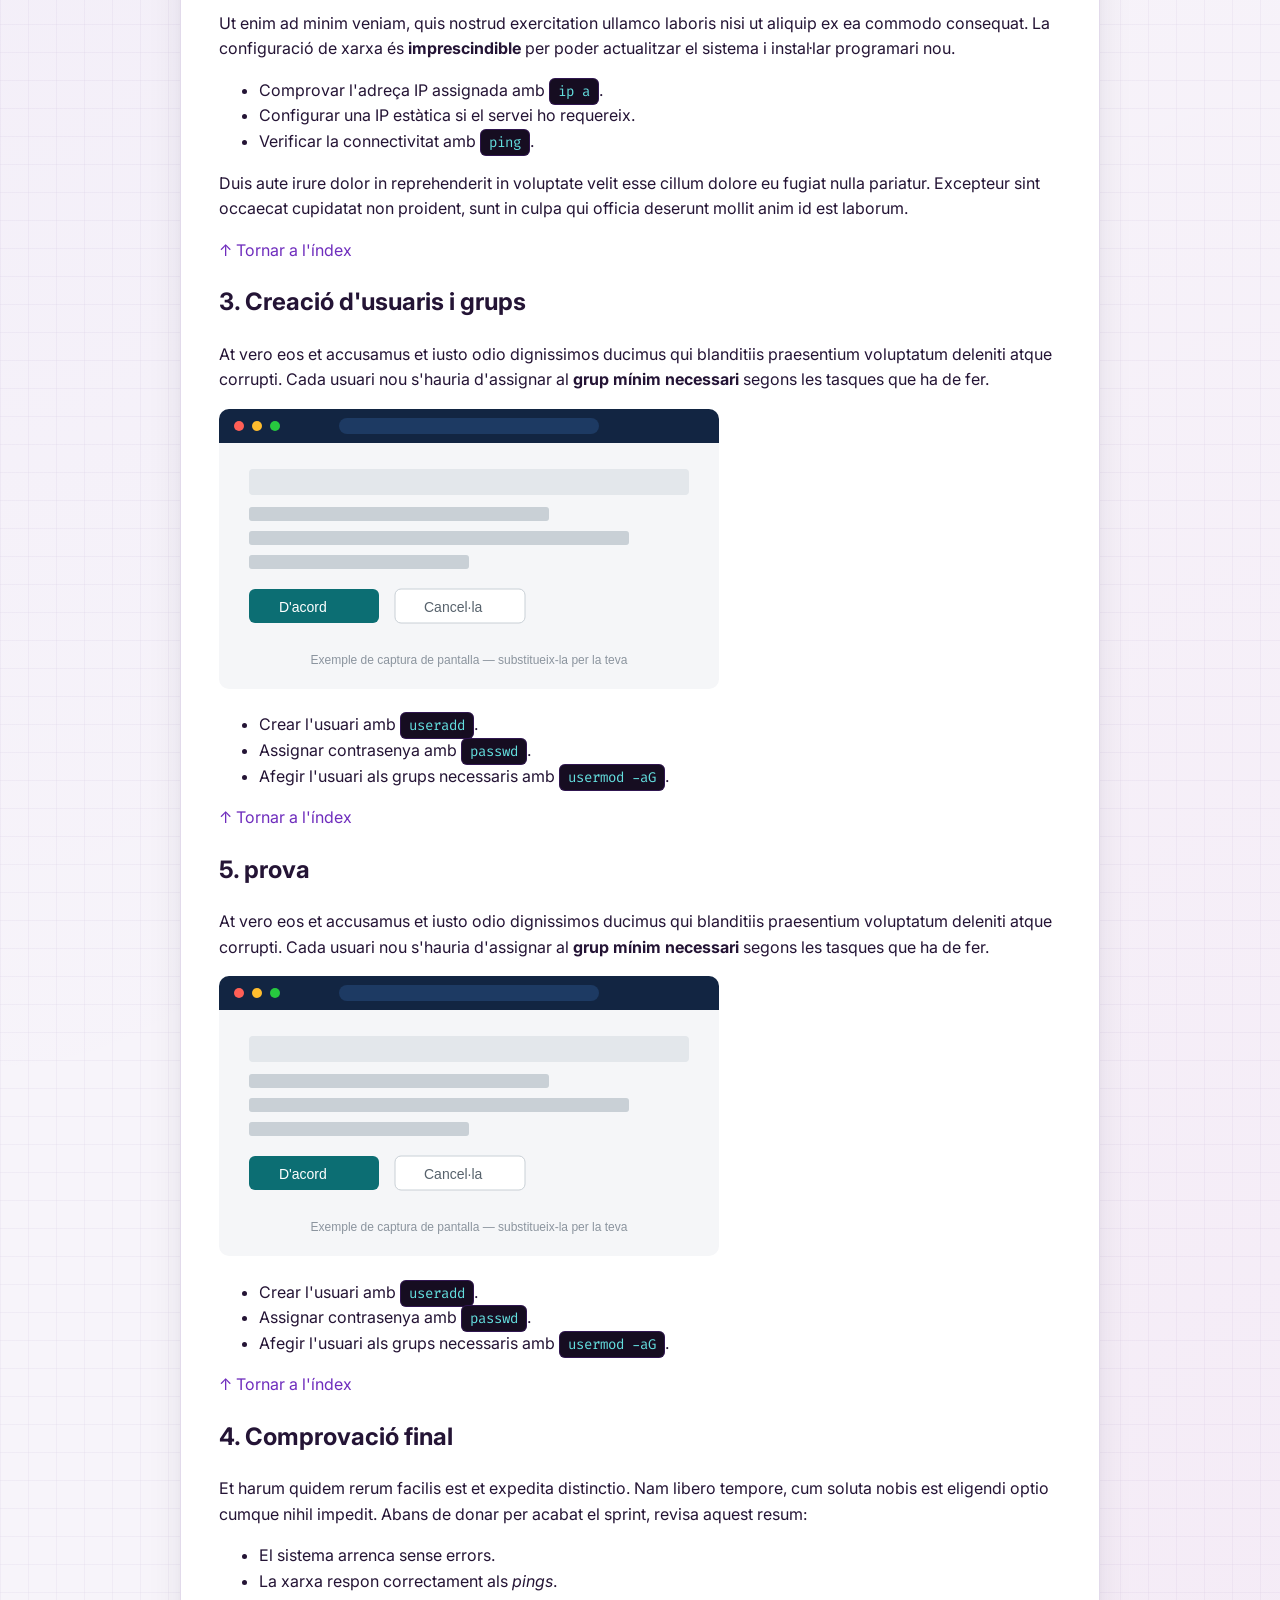
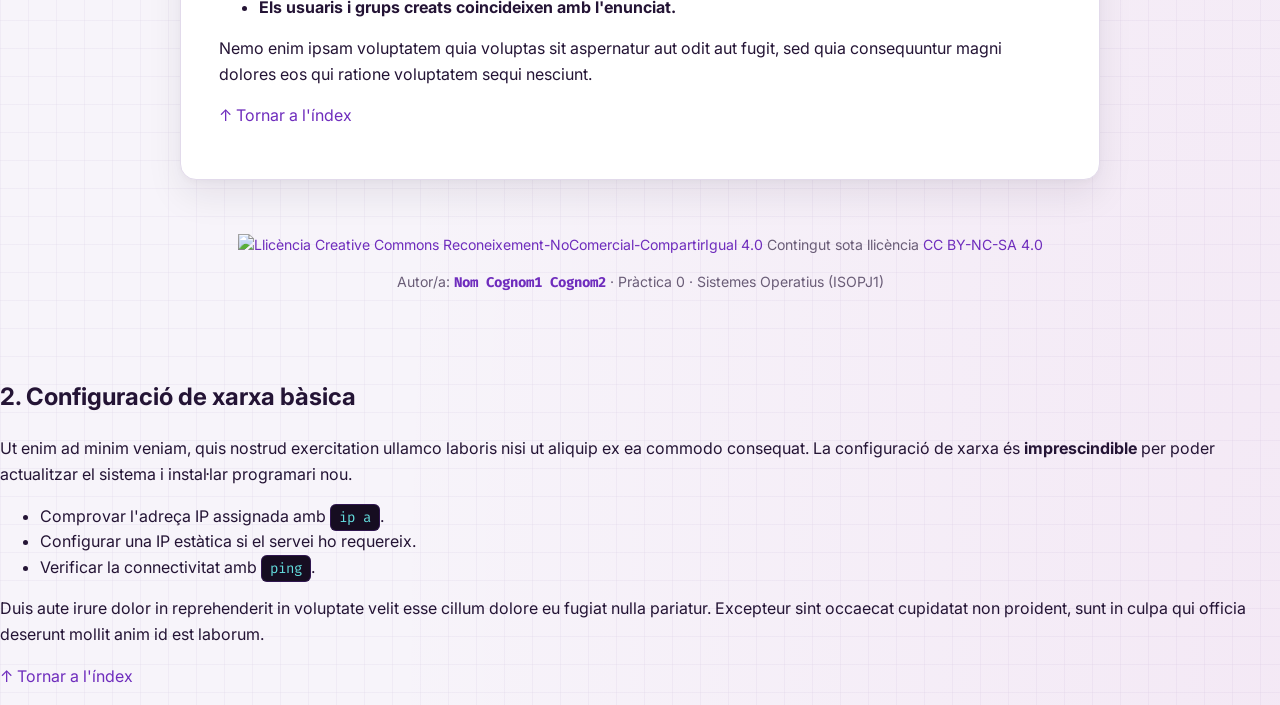
==== commit ccb55ab0: "Clean up installation instructions in index.html Removed unnecessary list and paragraph about instal" ====
--- a/sprint1/index.html
+++ b/sprint1/index.html
@@ -50,16 +50,7 @@
       <img src="../Pinning Packet 3.png" alt="Captura 3">
       
       <h4>------------------------------------------------------------------------------------------------------------</h4>
-      <ul>
-        <li>Arrencar des del USB o la imatge ISO.</li>
-        <li>Triar l'idioma i la distribució de teclat.</li>
-        <li>Configurar el particionat del disc.</li>
-        <li>Esperar que finalitzi la còpia d'arxius i reiniciar.</li>
-      </ul>
       
-      <p>Sed do eiusmod tempor incididunt ut labore et dolore magna aliqua.
-         Un cop reiniciat el sistema, comprova que arrenca correctament i que
-         reconeix tot el maquinari abans de continuar amb el següent apartat.</p>
       <p class="tornar-index"><a href="#index-apartats">↑ Tornar a l'índex</a></p>
     </article>
     <article class="apartat" id="apartat2">
